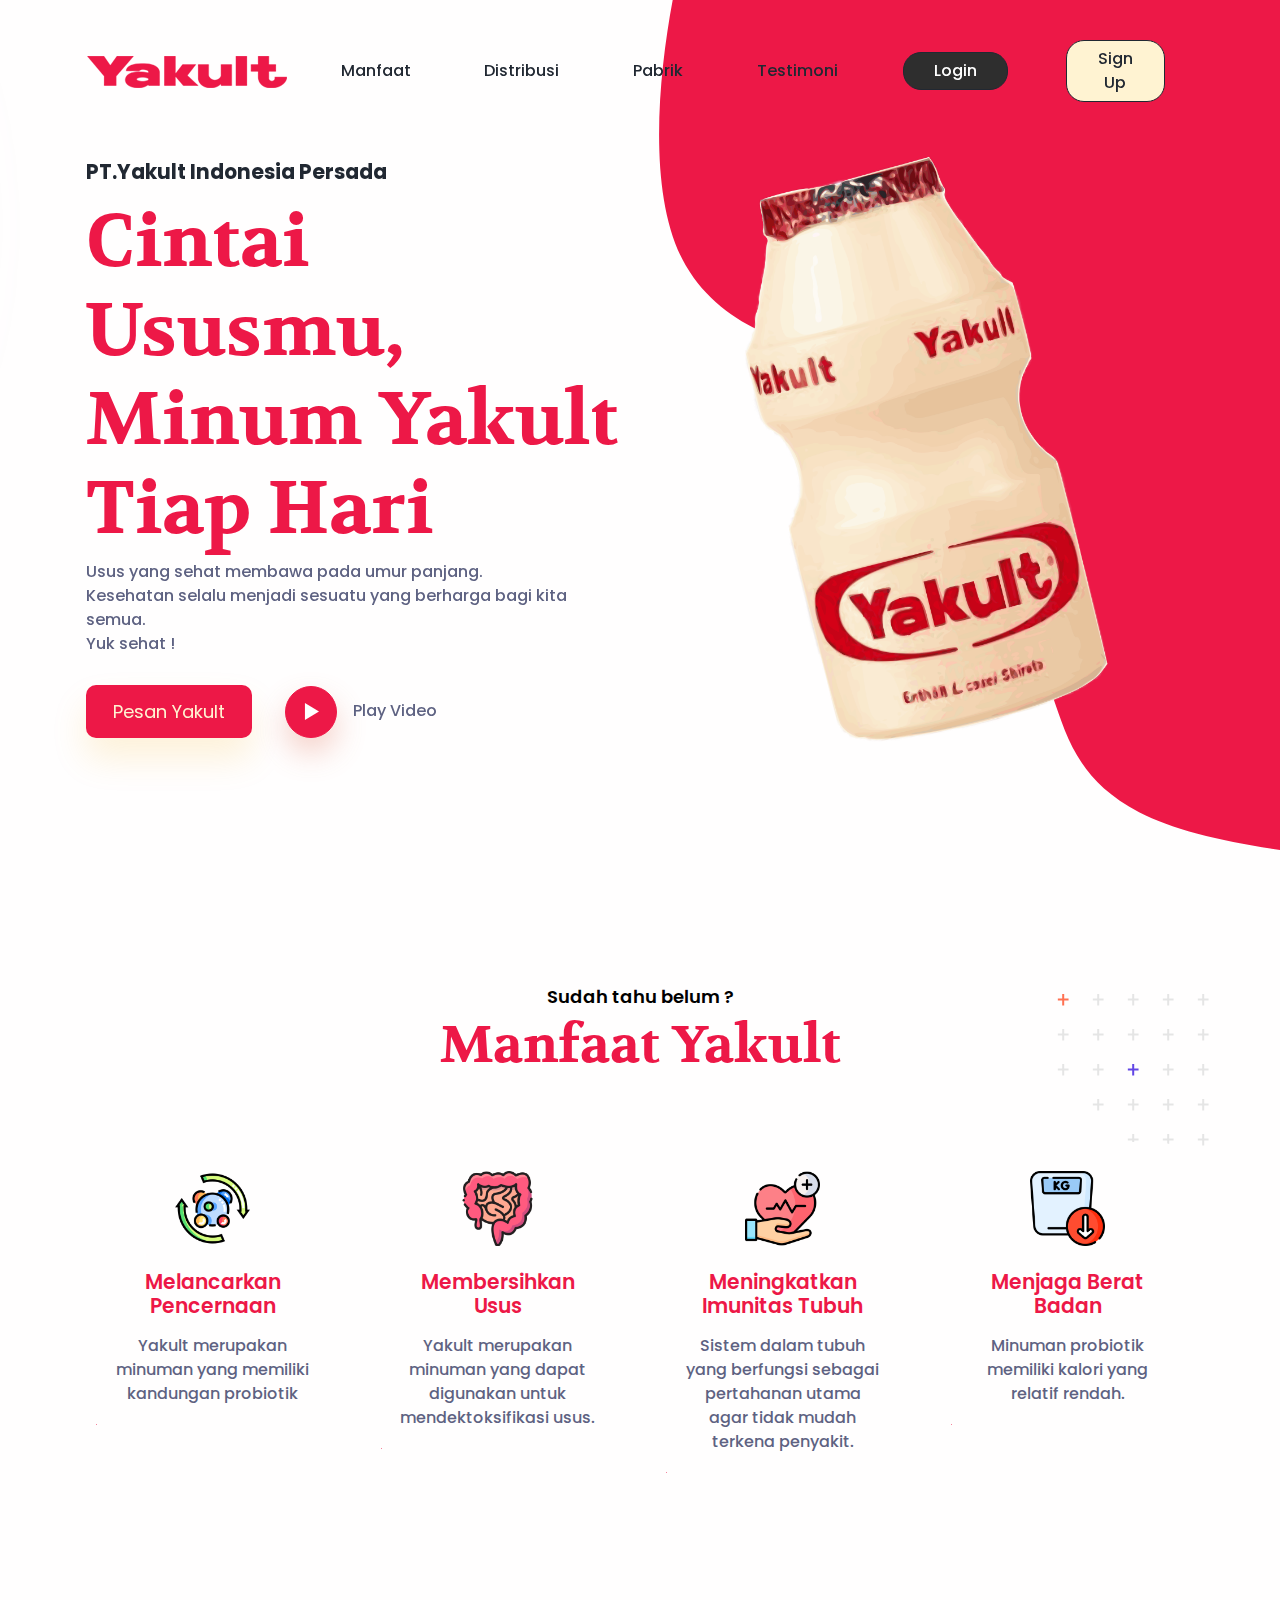
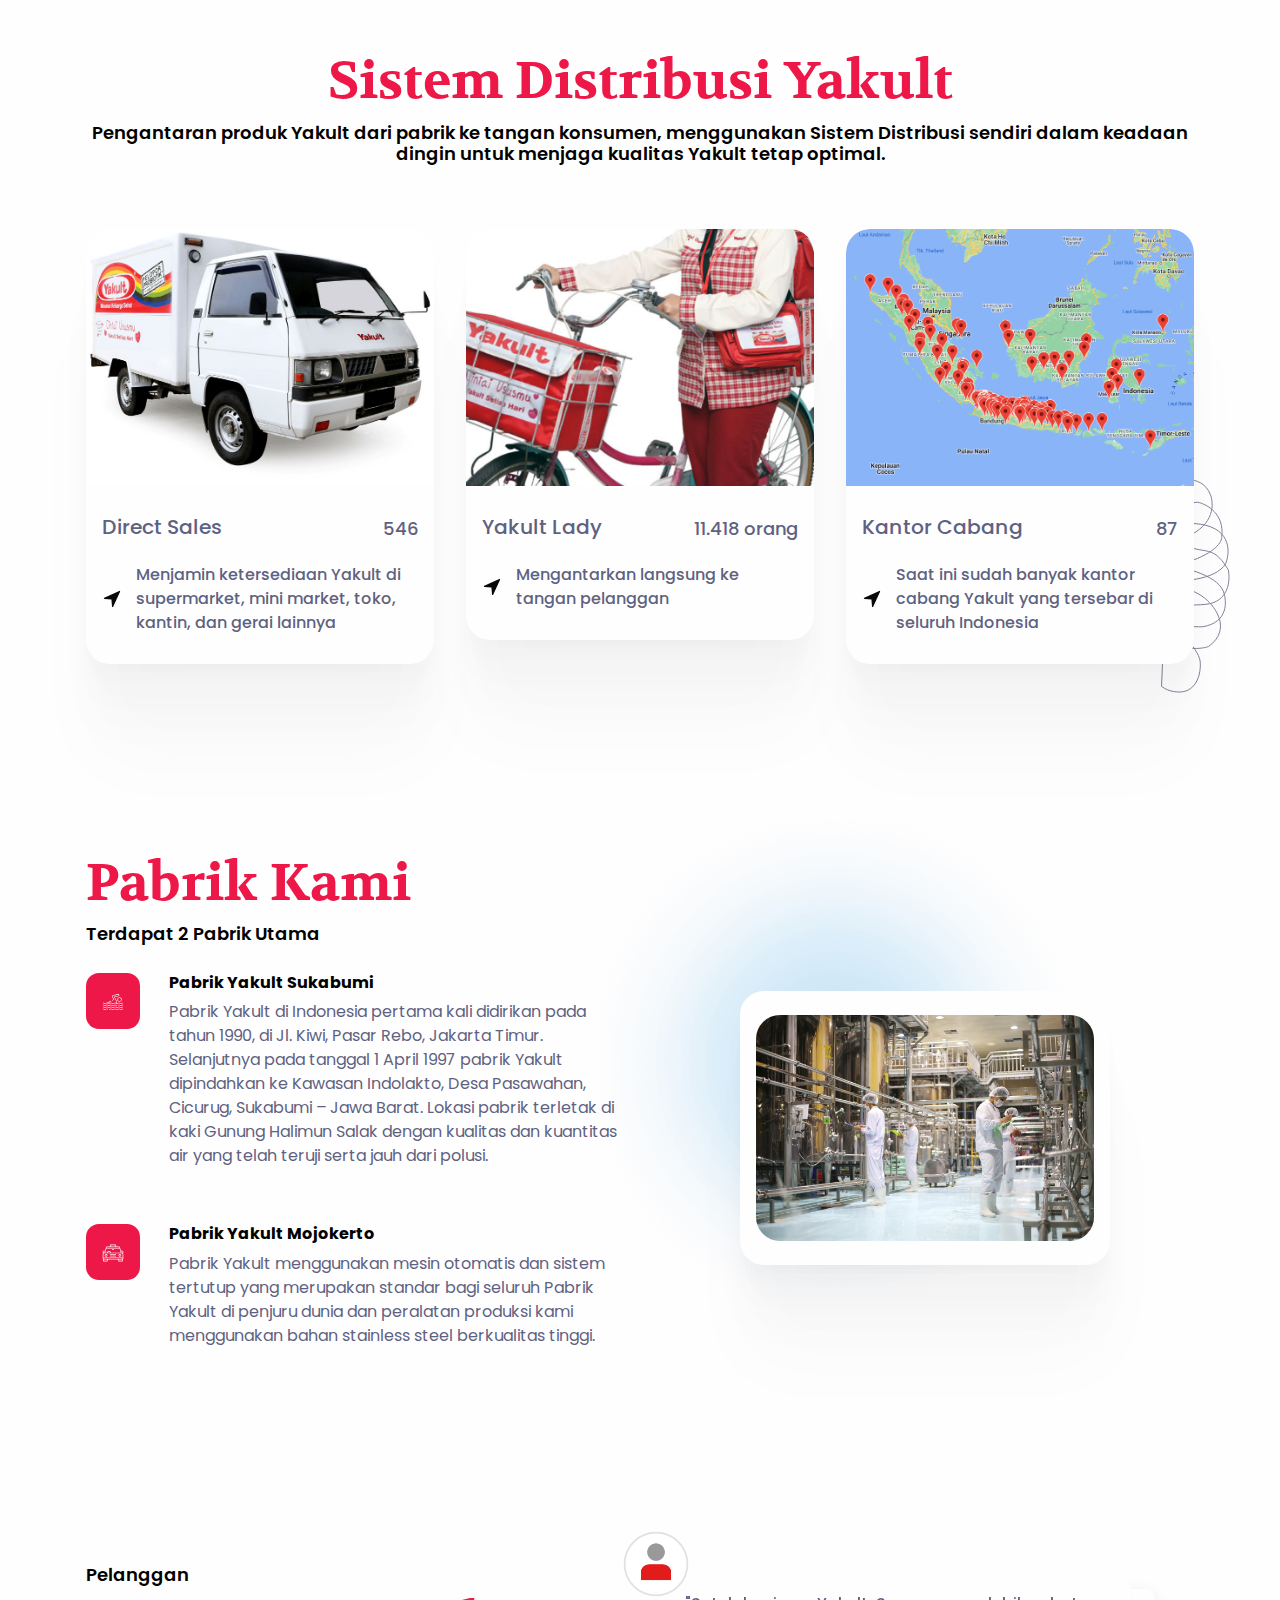
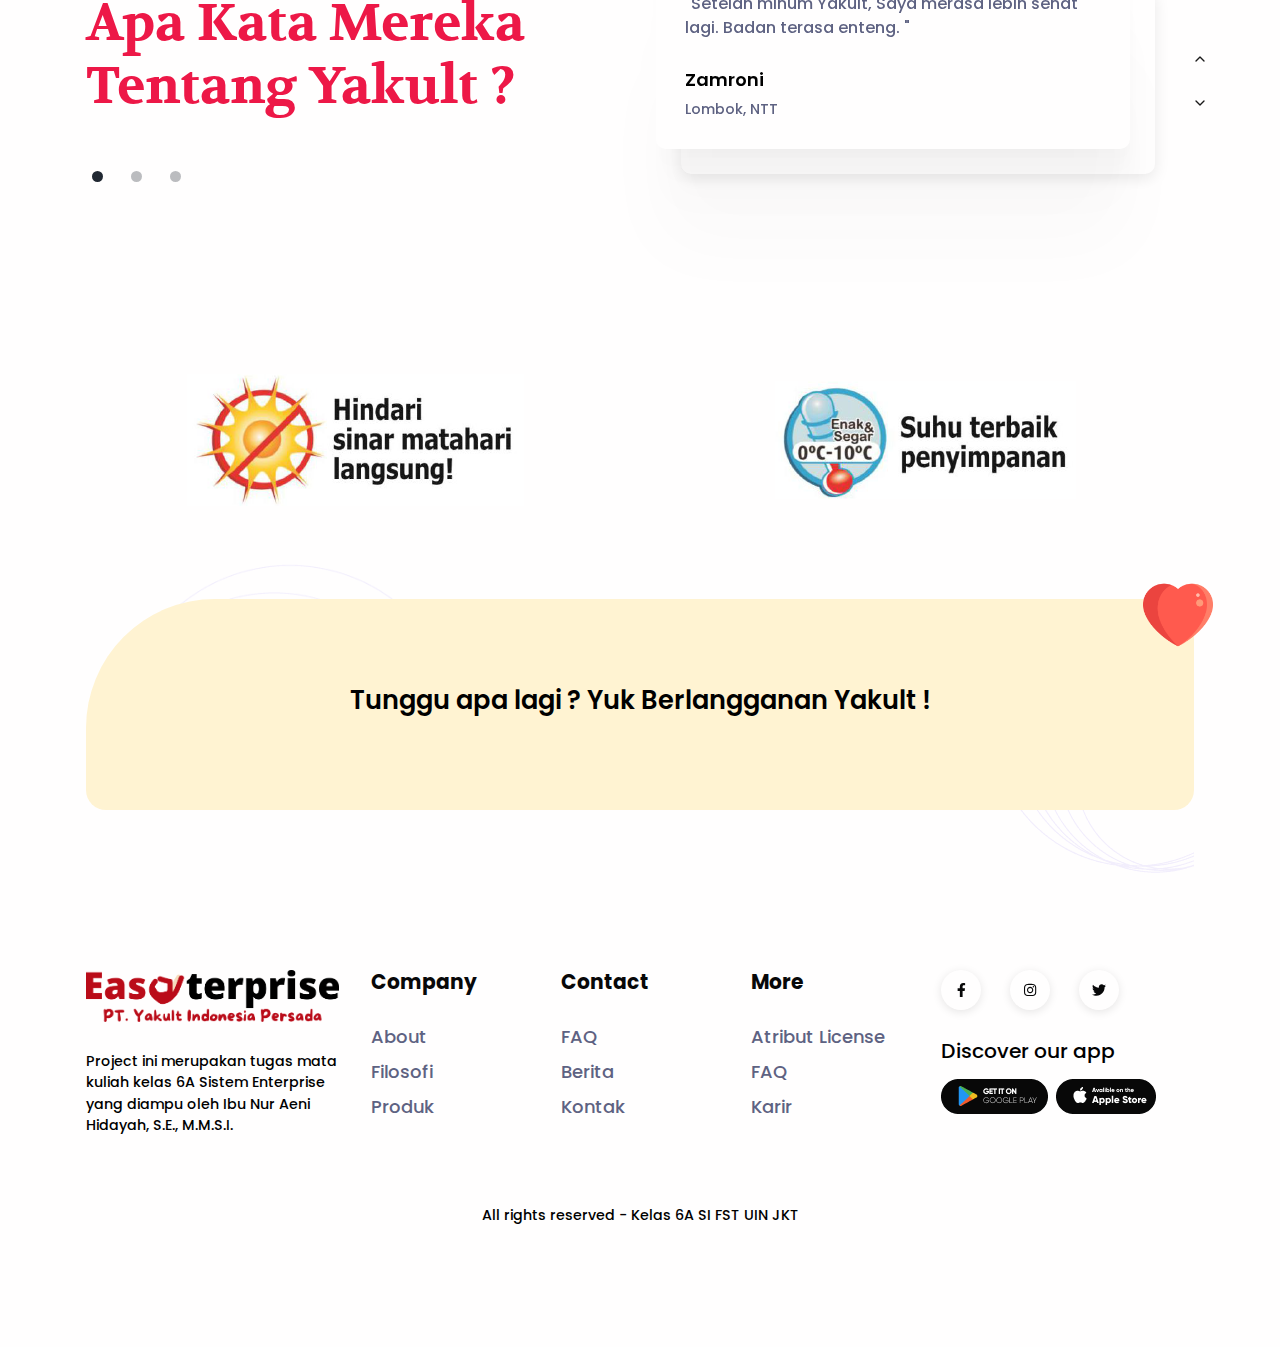
==== about.html @ 3571c94a "first commit" ====
<!DOCTYPE html>
<html lang="en-US" dir="ltr">

  <head>
    <meta charset="utf-8">
    <meta http-equiv="X-UA-Compatible" content="IE=edge">
    <meta name="viewport" content="width=device-width, initial-scale=1">


    <!-- ===============================================-->
    <!--    Document Title-->
    <!-- ===============================================-->
    <title>Jadoo | Travel Agency Landing Page UI</title>


    <!-- ===============================================-->
    <!--    Favicons-->
    <!-- ===============================================-->
    <link rel="apple-touch-icon" sizes="180x180" href="assets/img/favicons/apple-touch-icon.png">
    <link rel="icon" type="image/png" sizes="32x32" href="assets/img/favicons/favicon-32x32.png">
    <link rel="icon" type="image/png" sizes="16x16" href="assets/img/favicons/favicon-16x16.png">
    <link rel="shortcut icon" type="image/x-icon" href="assets/img/favicons/favicon.ico">
    <link rel="manifest" href="assets/img/favicons/manifest.json">
    <meta name="msapplication-TileImage" content="assets/img/favicons/mstile-150x150.png">
    <meta name="theme-color" content="#ffffff">


    <!-- ===============================================-->
    <!--    Stylesheets-->
    <!-- ===============================================-->
    <link href="assets/css/theme.css" rel="stylesheet" />

  </head>


  <body>

    <!-- ===============================================-->
    <!--    Main Content-->
    <!-- ===============================================-->
    <main class="main" id="top">
      <nav class="navbar navbar-expand-lg navbar-light fixed-top py-5 d-block" data-navbar-on-scroll="data-navbar-on-scroll">
        <div class="container"><a class="navbar-brand" href="index.html"><img src="assets/img/yakultlogo.png" height="34" alt="logo" /></a>
          <button class="navbar-toggler" type="button" data-bs-toggle="collapse" data-bs-target="#navbarSupportedContent" aria-controls="navbarSupportedContent" aria-expanded="false" aria-label="Toggle navigation"><span class="navbar-toggler-icon"> </span></button>
          <div class="collapse navbar-collapse border-top border-lg-0 mt-4 mt-lg-0" id="navbarSupportedContent">
            <ul class="navbar-nav ms-auto pt-2 pt-lg-0 font-base align-items-lg-center align-items-start">
              <li class="nav-item px-3 px-xl-4"><a class="nav-link fw-medium" aria-current="page" href="#service">Manfaat</a></li>
              <li class="nav-item px-3 px-xl-4"><a class="nav-link fw-medium" aria-current="page" href="#destination">Distribusi</a></li>
              <li class="nav-item px-3 px-xl-4"><a class="nav-link fw-medium" aria-current="page" href="#booking">Pabrik</a></li>
              <li class="nav-item px-3 px-xl-4"><a class="nav-link fw-medium" aria-current="page" href="#testimonial">Testimoni</a></li>
              <li class="nav-item px-3 px-xl-4"><a class="btn btn-primary-invert2 btn-outline-dark order-1 order-lg-0 fw-medium" href="#!">Login</a></li>              
              <li class="nav-item px-3 px-xl-4"><a class="btn btn-primary-invert btn-outline-dark order-1 order-lg-0 fw-medium" href="#!">Sign Up</a></li>
              <!-- <li class="nav-item dropdown px-3 px-lg-0"> <a class="d-inline-block ps-0 py-2 pe-3 text-decoration-none dropdown-toggle fw-medium" href="#" id="navbarDropdown" role="button" data-bs-toggle="dropdown" aria-expanded="false">EN</a> -->
                <ul class="dropdown-menu dropdown-menu-end border-0 shadow-lg" style="border-radius:0.3rem;" aria-labelledby="navbarDropdown">
                  <li><a class="dropdown-item" href="#!">EN</a></li>
                  <li><a class="dropdown-item" href="#!">BN</a></li>
                </ul>
              </li>
            </ul>
          </div>
        </div>
      </nav>
      <section style="padding-top: 7rem;">
        <div class="bg-holder" style="background-image:url(assets/img/hero/hero-bg.svg);">
        </div>
        <!--/.bg-holder-->

        <div class="container">
          <div class="row align-items-center">
            <div class="col-md-5 col-lg-6 order-0 order-md-1 text-end"><img class="pt-7 pt-md-0 hero-img" src="assets/img/hero/yakult-hero2.png" alt="hero-header" /></div>
            <div class="col-md-7 col-lg-6 text-md-start text-center py-6">
              <h4 class="fw-bold text-dark mb-3">PT.Yakult Indonesia Persada</h4>
              <h1 class="hero-title">Cintai Ususmu, Minum Yakult Tiap Hari</h1>
              <p class="mb-4 fw-medium">Usus yang sehat membawa pada umur panjang.<br class="d-none d-xl-block" />Kesehatan selalu menjadi sesuatu yang berharga bagi kita semua.<br class="d-none d-xl-block" />Yuk sehat !</p>
              <div class="text-center text-md-start"> <a class="btn btn-primary btn-lg me-md-4 mb-3 mb-md-0 border-0 primary-btn-shadow" href="#!" role="button">Pesan Yakult</a>
                <div class="w-100 d-block d-md-none"></div><a href="#!" role="button" data-bs-toggle="modal" data-bs-target="#popupVideo"><span class="btn btn-danger round-btn-lg rounded-circle me-3 danger-btn-shadow"> <img src="assets/img/hero/play.svg" width="15" alt="paly"/></span></a><span class="fw-medium">Play Video</span>
                <div class="modal fade" id="popupVideo" tabindex="-1" aria-labelledby="popupVideo" aria-hidden="true">
                  <div class="modal-dialog modal-dialog-centered modal-lg">
                    <div class="modal-content">
                      <iframe class="rounded" style="width:100%;max-height:500px;" height="500px" src="https://www.youtube.com/embed/HJiXxdg0UJM" title="YouTube video player" allow="accelerometer; autoplay; clipboard-write; encrypted-media; gyroscope; picture-in-picture" allowfullscreen="allowfullscreen"></iframe>
                    </div>
                  </div>
                </div>
              </div>
            </div>
          </div>
        </div>
      </section>


      <!-- ============================================-->
      <!-- <section> begin ============================-->
      <section class="pt-5 pt-md-9" id="service">

        <div class="container">
          <div class="position-absolute z-index--1 end-0 d-none d-lg-block"><img src="assets/img/category/shape.svg" style="max-width: 200px" alt="service" /></div>
          <div class="mb-7 text-center">
            <h5 class="text-secondary">Sudah tahu belum ?</h5>
            <h3 class="fs-xl-10 fs-lg-8 fs-7 fw-bold font-cursive text-capitalize">Manfaat Yakult</h3>
          </div>
          <div class="row">
            <div class="col-lg-3 col-sm-6 mb-6">
              <div class="card service-card shadow-hover rounded-3 text-center align-items-center">
                <div class="card-body p-xxl-5 p-4"> <img src="assets/img/category/icon1.png" width="75" alt="Service" />
                  <h4 class="mb-3"><br>Melancarkan Pencernaan</h4>
                  <p class="mb-0 fw-medium">Yakult merupakan minuman yang memiliki kandungan probiotik</p>
                </div>
              </div>
            </div>
            <div class="col-lg-3 col-sm-6 mb-6">
              <div class="card service-card shadow-hover rounded-3 text-center align-items-center">
                <div class="card-body p-xxl-5 p-4"> <img src="assets/img/category/icon2.png" width="75" alt="Service" />
                  <h4 class="mb-3"><br>Membersihkan Usus</h4>
                  <p class="mb-0 fw-medium">Yakult merupakan minuman yang dapat digunakan untuk mendektoksifikasi usus.</p>
                </div>
              </div>
            </div>
            <div class="col-lg-3 col-sm-6 mb-6">
              <div class="card service-card shadow-hover rounded-3 text-center align-items-center">
                <div class="card-body p-xxl-5 p-4"> <img src="assets/img/category/icon3.png" width="75" alt="Service" />
                  <h4 class="mb-3"><br>Meningkatkan Imunitas Tubuh</h4>
                  <p class="mb-0 fw-medium">Sistem dalam tubuh yang berfungsi sebagai pertahanan utama agar tidak mudah terkena penyakit.</p>
                </div>
              </div>
            </div>
            <div class="col-lg-3 col-sm-6 mb-6">
              <div class="card service-card shadow-hover rounded-3 text-center align-items-center">
                <div class="card-body p-xxl-5 p-4"> <img src="assets/img/category/icon4.png" width="75" alt="Service" />
                  <h4 class="mb-3"><br>Menjaga Berat Badan</h4>
                  <p class="mb-0 fw-medium">Minuman probiotik memiliki kalori yang relatif rendah.</p>
                </div>
              </div>
            </div>
          </div>
        </div><!-- end of .container-->

      </section>
      <!-- <section> close ============================-->
      <!-- ============================================-->




      <!-- ============================================-->
      <!-- <section> begin ============================-->
      <section class="pt-5" id="destination">

        <div class="container">
          <div class="position-absolute start-100 bottom-0 translate-middle-x d-none d-xl-block ms-xl-n4"><img src="assets/img/dest/shape.svg" alt="destination" /></div>
          <div class="mb-7 text-center">
            <h3 class="fs-xl-10 fs-lg-8 fs-7 fw-bold font-cursive text-capitalize">Sistem Distribusi Yakult</h3>
            <h5 class="text-secondary">Pengantaran produk Yakult dari pabrik ke tangan konsumen, menggunakan Sistem Distribusi sendiri dalam keadaan dingin untuk menjaga kualitas Yakult tetap optimal.</h5>
          </div>
          <div class="row">
            <div class="col-md-4 mb-4">
              <div class="card overflow-hidden shadow"> <img class="card-img-top" src="assets/img/dest/dest1.jpg" alt="Rome, Italty" />
                <div class="card-body py-4 px-3">
                  <div class="d-flex flex-column flex-lg-row justify-content-between mb-3">
                    <h4 class="text-secondary fw-medium"><a class="link-900 text-decoration-none stretched-link" href="#!">Direct Sales</a></h4><span class="fs-1 fw-medium">546</span>
                  </div>
                  <div class="d-flex align-items-center"> <img src="assets/img/dest/navigation.svg" style="margin-right: 14px" width="20" alt="navigation" /><span class="fs-0 fw-medium">Menjamin ketersediaan Yakult di supermarket, mini market, toko, kantin, dan gerai lainnya</span></div>
                </div>
              </div>
            </div>
            <div class="col-md-4 mb-4">
              <div class="card overflow-hidden shadow"> <img class="card-img-top" src="assets/img/dest/dest2b.png" alt="London, UK" />
                <div class="card-body py-4 px-3">
                  <div class="d-flex flex-column flex-lg-row justify-content-between mb-3">
                    <h4 class="text-secondary fw-medium"><a class="link-900 text-decoration-none stretched-link" href="#!">Yakult Lady</a></h4><span class="fs-1 fw-medium">11.418 orang</span>
                  </div>
                  <div class="d-flex align-items-center"> <img src="assets/img/dest/navigation.svg" style="margin-right: 14px" width="20" alt="navigation" /><span class="fs-0 fw-medium">Mengantarkan langsung ke tangan pelanggan</span></div>
                </div>
              </div>
            </div>
            <div class="col-md-4 mb-4">
              <div class="card overflow-hidden shadow"> <img class="card-img-top" src="assets/img/dest/dest3b.png" alt="Full Europe" />
                <div class="card-body py-4 px-3">
                  <div class="d-flex flex-column flex-lg-row justify-content-between mb-3">
                    <h4 class="text-secondary fw-medium"><a class="link-900 text-decoration-none stretched-link" href="#!">Kantor Cabang</a></h4><span class="fs-1 fw-medium">87</span>
                  </div>
                  <div class="d-flex align-items-center"> <img src="assets/img/dest/navigation.svg" style="margin-right: 14px" width="20" alt="navigation" /><span class="fs-0 fw-medium">Saat ini sudah banyak kantor cabang Yakult yang tersebar di seluruh Indonesia</span></div>
                </div>
              </div>
            </div>
          </div>
        </div><!-- end of .container-->

      </section>
      <!-- <section> close ============================-->
      <!-- ============================================-->




      <!-- ============================================-->
      <!-- <section> begin ============================-->
      <section id="booking">

        <div class="container">
          <div class="row align-items-center">
            <div class="col-lg-6">
              <div class="mb-4 text-start">
                <h3 class="fs-xl-10 fs-lg-8 fs-7 fw-bold font-cursive text-capitalize">Pabrik Kami</h3>
                <h5 class="text-secondary">Terdapat 2 Pabrik Utama</h5>
              </div>
              <div class="d-flex align-items-start mb-5">
                <div class="bg-danger me-sm-4 me-3 p-3" style="border-radius: 13px"> <img src="assets/img/steps/water-sport.svg" width="22" alt="steps" /></div>
                <div class="flex-1">
                  <h5 class="text-secondary fw-bold fs-0">Pabrik Yakult Sukabumi </h5>
                  <p>Pabrik Yakult di Indonesia pertama kali didirikan pada tahun 1990, di Jl. Kiwi, Pasar Rebo, Jakarta Timur. Selanjutnya pada tanggal 1 April 1997 pabrik Yakult dipindahkan ke Kawasan Indolakto, Desa Pasawahan, Cicurug, Sukabumi – Jawa Barat. Lokasi pabrik terletak di kaki Gunung Halimun Salak dengan kualitas dan kuantitas air yang telah teruji serta jauh dari polusi.</p>
                </div>
              </div>
              <div class="d-flex align-items-start mb-5">
                <div class="bg-danger me-sm-4 me-3 p-3" style="border-radius: 13px"> <img src="assets/img/steps/taxi.svg" width="22" alt="steps" /></div>
                <div class="flex-1">
                  <h5 class="text-secondary fw-bold fs-0">Pabrik Yakult Mojokerto                  </h5>
                  <p>Pabrik Yakult menggunakan mesin otomatis dan sistem tertutup yang merupakan standar bagi seluruh Pabrik Yakult di penjuru dunia dan peralatan produksi kami menggunakan bahan stainless steel berkualitas tinggi.</p>
                </div>
              </div>
            </div>
            <div class="col-lg-6 d-flex justify-content-center align-items-start">
              <div class="card position-relative shadow" style="max-width: 370px;">
                <div class="position-absolute z-index--1 me-10 me-xxl-0" style="right:-160px;top:-210px;"> <img src="assets/img/steps/bg.png" style="max-width:550px;" alt="shape" /></div>
                <div class="card-body p-3"> <img class="mb-2 mt-2 rounded-2 w-100" src="assets/img/steps/booking-img3.jpg" alt="booking" />
                  <!-- <div>
                    <h5 class="fw-medium">Trip To Greece</h5>
                    <p class="fs--1 mb-3 fw-medium">14-29 June | by Robbin joseph</p>
                    <div class="icon-group mb-4"> <span class="btn icon-item"> <img src="assets/img/steps/leaf.svg" alt=""/></span><span class="btn icon-item"> <img src="assets/img/steps/map.svg" alt=""/></span><span class="btn icon-item"> <img src="assets/img/steps/send.svg" alt=""/></span>
                    </div>
                    <div class="d-flex align-items-center justify-content-between">
                      <div class="d-flex align-items-center mt-n1"><img class="me-3" src="assets/img/steps/building.svg" width="18" alt="building" /><span class="fs--1 fw-medium">24 people going</span></div>
                      <div class="show-onhover position-relative">
                        <div class="card hideEl shadow position-absolute end-0 start-xl-50 bottom-100 translate-xl-middle-x ms-3" style="width: 260px;border-radius:18px;">
                          <div class="card-body py-3">
                            <div class="d-flex">
                              <div style="margin-right: 10px"> <img class="rounded-circle" src="assets/img/steps/favorite-placeholder.png" width="50" alt="favorite" /></div>
                              <div>
                                <p class="fs--1 mb-1 fw-medium">Ongoing </p>
                                <h5 class="fw-medium mb-3">Trip to rome</h5>
                                <h6 class="fs--1 fw-medium mb-2"><span>40%</span> completed</h6>
                                <div class="progress" style="height: 6px;">
                                  <div class="progress-bar" role="progressbar" style="width: 40%;" aria-valuenow="25" aria-valuemin="0" aria-valuemax="100"></div>
                                </div>
                              </div>
                            </div>
                          </div>
                        </div>
                        <button class="btn"> <img src="assets/img/steps/heart.svg" width="20" alt="step" /></button>
                      </div>
                    </div>
                  </div> -->
                </div>
              </div>
            </div>
          </div>
        </div><!-- end of .container-->

      </section>
      <!-- <section> close ============================-->
      <!-- ============================================-->




      <!-- ============================================-->
      <!-- <section> begin ============================-->
      <section id="testimonial">

        <div class="container">
          <div class="row">
            <div class="col-lg-5">
              <div class="mb-8 text-start">
                <h5 class="text-secondary">Pelanggan</h5>
                <h3 class="fs-xl-10 fs-lg-8 fs-7 fw-bold font-cursive text-capitalize">Apa Kata Mereka tentang Yakult ?</h3>
              </div>
            </div>
            <div class="col-lg-1"></div>
            <div class="col-lg-6">
              <div class="pe-7 ps-5 ps-lg-0">
                <div class="carousel slide carousel-fade position-static" id="testimonialIndicator" data-bs-ride="carousel">
                  <div class="carousel-indicators">
                    <button class="active" type="button" data-bs-target="#testimonialIndicator" data-bs-slide-to="0" aria-current="true" aria-label="Testimonial 0"></button>
                    <button class="false" type="button" data-bs-target="#testimonialIndicator" data-bs-slide-to="1" aria-current="true" aria-label="Testimonial 1"></button>
                    <button class="false" type="button" data-bs-target="#testimonialIndicator" data-bs-slide-to="2" aria-current="true" aria-label="Testimonial 2"></button>
                  </div>
                  <div class="carousel-inner">
                    <div class="carousel-item position-relative active">
                      <div class="card shadow" style="border-radius:10px;">
                        <div class="position-absolute start-0 top-0 translate-middle"> <img class="rounded-circle fit-cover" src="assets/img/testimonial/author.png" height="65" width="65" alt="" /></div>
                        <div class="card-body p-4">
                          <p class="fw-medium mb-4">&quot;Setelah minum Yakult, Saya merasa lebih sehat lagi. Badan terasa enteng. &quot;</p>
                          <h5 class="text-secondary">Zamroni</h5>
                          <p class="fw-medium fs--1 mb-0">Lombok, NTT</p>
                        </div>
                      </div>
                      <div class="card shadow-sm position-absolute top-0 z-index--1 mb-3 w-100 h-100" style="border-radius:10px;transform:translate(25px, 25px)"> </div>
                    </div>
                    <div class="carousel-item position-relative ">
                      <div class="card shadow" style="border-radius:10px;">
                        <div class="position-absolute start-0 top-0 translate-middle"> <img class="rounded-circle fit-cover" src="assets/img/testimonial/author.png" height="65" width="65" alt="" /></div>
                        <div class="card-body p-4">
                          <p class="fw-medium mb-4">&quot;Perencanaan saya lebih baik. Metabolisme menjadi lancar. Keluarga saya berlangganan Yakult. &quot;</p>
                          <h5 class="text-secondary">Jasmin</h5>
                          <p class="fw-medium fs--1 mb-0">Bogor, Jawa Barat</p>
                        </div>
                      </div>
                      <div class="card shadow-sm position-absolute top-0 z-index--1 mb-3 w-100 h-100" style="border-radius:10px;transform:translate(25px, 25px)"> </div>
                    </div>
                    <div class="carousel-item position-relative ">
                      <div class="card shadow" style="border-radius:10px;">
                        <div class="position-absolute start-0 top-0 translate-middle"> <img class="rounded-circle fit-cover" src="assets/img/testimonial/author.png" height="65" width="65" alt="" /></div>
                        <div class="card-body p-4">
                          <p class="fw-medium mb-4">&quot;Saya Sangat Suka Sekali Yakult. Rasanya enak sekali. Pengen terus minum setiap hari.&quot;</p>
                          <h5 class="text-secondary">Ayu</h5>
                          <p class="fw-medium fs--1 mb-0">Ciputat, Tangerang Selatan</p>
                        </div>
                      </div>
                      <div class="card shadow-sm position-absolute top-0 z-index--1 mb-3 w-100 h-100" style="border-radius:10px;transform:translate(25px, 25px)"> </div>
                    </div>
                  </div>
                  <div class="carousel-navigation d-flex flex-column flex-between-center position-absolute end-0 top-lg-50 bottom-0 translate-middle-y z-index-1 me-3 me-lg-0" style="height:60px;width:20px;">
                    <button class="carousel-control-prev position-static" type="button" data-bs-target="#testimonialIndicator" data-bs-slide="prev"><img src="assets/img/icons/up.svg" width="16" alt="icon" /></button>
                    <button class="carousel-control-next position-static" type="button" data-bs-target="#testimonialIndicator" data-bs-slide="next"><img src="assets/img/icons/down.svg" width="16" alt="icon" /></button>
                  </div>
                </div>
              </div>
            </div>
          </div>
        </div><!-- end of .container-->

      </section>
      <!-- <section> close ============================-->
      <!-- ============================================-->


      <div class="position-relative pt-9 pt-lg-8 pb-6 pb-lg-8">
        <div class="container">
          <div class="row row-cols-lg-2 row-cols-md-3 row-cols-2 flex-center">
            <div class="col">
              <div class="card shadow-hover mb-4" style="border-radius:10px;">
                <div class="card-body text-center"> <img class="img-fluid" src="assets/img/partner/1.png" alt="" /></div>
              </div>
            </div>
            <div class="col">
              <div class="card shadow-hover mb-4" style="border-radius:10px;">
                <div class="card-body text-center"> <img class="img-fluid" src="assets/img/partner/2.png" alt="" /></div>
              </div>
            <!-- </div>
            <div class="col">
              <div class="card shadow-hover mb-4" style="border-radius:10px;">
                <div class="card-body text-center"> <img class="img-fluid" src="assets/img/partner/3.png" alt="" /></div>
              </div>
            </div>
            <div class="col">
              <div class="card shadow-hover mb-4" style="border-radius:10px;">
                <div class="card-body text-center"> <img class="img-fluid" src="assets/img/partner/4.png" alt="" /></div>
              </div>
            </div>
            <div class="col">
              <div class="card shadow-hover mb-4" style="border-radius:10px;">
                <div class="card-body text-center"> <img class="img-fluid" src="assets/img/partner/5.png" alt="" /></div>
              </div>
            </div> -->
          </div>
        </div>
      </div>


      <!-- ============================================-->
      <!-- <section> begin ============================-->
      <section class="pt-6">

        <div class="container">
          <div class="py-8 px-5 position-relative text-center" style="background-color: #fff3d2;border-radius: 129px 20px 20px 20px;">
            <div class="position-absolute start-100 top-0 translate-middle ms-md-n3 ms-n4 mt-3"> <img src="assets/img/cta/send.png" style="max-width:70px;" alt="send icon" /></div>
            <div class="position-absolute end-0 top-0 z-index--1"> <img src="assets/img/cta/shape-bg2.png" width="264" alt="cta shape" /></div>
            <div class="position-absolute start-0 bottom-0 ms-3 z-index--1 d-none d-sm-block"> <img src="assets/img/cta/shape-bg1.png" style="max-width: 340px;" alt="cta shape" /></div>
            <div class="row justify-content-center">
              <div class="col-lg-8 col-md-10">
                <h2 class="text-secondary lh-1-7">Tunggu apa lagi ? Yuk Berlangganan Yakult !</h2>
                <!-- <form class="row g-3 align-items-center w-lg-75 mx-auto">
                  <div class="col-sm">
                    <div class="input-group-icon">
                      <input class="form-control form-little-squirrel-control" type="email" placeholder="Enter email " aria-label="email" /><img class="input-box-icon" src="assets/img/cta/mail.svg" width="17" alt="mail" />
                    </div>
                  </div>
                  <div class="col-sm-auto">
                    <button class="btn btn-danger orange-gradient-btn fs--1">Subscribe</button>
                  </div>
                </form> -->
              </div>
            </div>
          </div>
        </div><!-- end of .container-->

      </section>
      <!-- <section> close ============================-->
      <!-- ============================================-->




      <!-- ============================================-->
      <!-- <section> begin ============================-->
      <section class="pb-0 pb-lg-4">

        <div class="container">
          <div class="row">
            <div class="col-lg-3 col-md-7 col-12 mb-4 mb-md-6 mb-lg-0 order-0"> <img class="mb-4 w-100" src="assets/img/logoeasyterprise.png" alt="jadoo" />
              <p class="fs--1 text-secondary mb-0 fw-medium ">Project ini merupakan tugas mata kuliah kelas 6A Sistem Enterprise yang diampu oleh Ibu Nur Aeni Hidayah, S.E., M.M.S.I.
              </p>
            </div>
            <div class="col-lg-2 col-md-4 mb-4 mb-lg-0 order-lg-1 order-md-2">
              <h4 class="footer-heading-color fw-bold font-sans-serif mb-3 mb-lg-4">Company</h4>
              <ul class="list-unstyled mb-0">
                <li class="mb-2"><a class="link-900 fs-1 fw-medium text-decoration-none" href="about.html">About</a></li>
                <li class="mb-2"><a class="link-900 fs-1 fw-medium text-decoration-none" href="https://yakult.co.id/filosofi-yakult">Filosofi</a></li>
                <li class="mb-2"><a class="link-900 fs-1 fw-medium text-decoration-none" href="https://yakult.co.id/produk">Produk</a></li>
              </ul>
            </div>
            <div class="col-lg-2 col-md-4 mb-4 mb-lg-0 order-lg-2 order-md-3">
              <h4 class="footer-heading-color fw-bold font-sans-serif mb-3 mb-lg-4">Contact</h4>
              <ul class="list-unstyled mb-0">
                <li class="mb-2"><a class="link-900 fs-1 fw-medium text-decoration-none" href="https://yakult.co.id/faq-yakult">FAQ</a></li>
                <li class="mb-2"><a class="link-900 fs-1 fw-medium text-decoration-none" href="https://yakult.co.id/channel/berita">Berita</a></li>
                <li class="mb-2"><a class="link-900 fs-1 fw-medium text-decoration-none" href="https://yakult.co.id/kontak">Kontak</a></li>
              </ul>
            </div>
            <div class="col-lg-2 col-md-4 mb-4 mb-lg-0 order-lg-3 order-md-4">
              <h4 class="footer-heading-color fw-bold font-sans-serif mb-3 mb-lg-4">More</h4>
              <ul class="list-unstyled mb-0">
                <li class="mb-2"><a class="link-900 fs-1 fw-medium text-decoration-none" href="atribut.html">Atribut License</a></li>
                <li class="mb-2"><a class="link-900 fs-1 fw-medium text-decoration-none" href="https://yakult.co.id/faq-yakult">FAQ</a></li>
                <li class="mb-2"><a class="link-900 fs-1 fw-medium text-decoration-none" href="https://yakult.co.id/karir">Karir</a></li>
              </ul>
            </div>
            <div class="col-lg-3 col-md-5 col-12 mb-4 mb-md-6 mb-lg-0 order-lg-4 order-md-1">
              <div class="icon-group mb-4"> <a class="text-decoration-none icon-item shadow-social" id="facebook" href="#!"><i class="fab fa-facebook-f"> </i></a><a class="text-decoration-none icon-item shadow-social" id="instagram" href="#!"><i class="fab fa-instagram"> </i></a><a class="text-decoration-none icon-item shadow-social" id="twitter" href="#!"><i class="fab fa-twitter"> </i></a></div>
              <h4 class="fw-medium font-sans-serif text-secondary mb-3">Discover our app</h4>
              <div class="d-flex align-items-center"> <a href="#!"> <img class="me-2" src="assets/img/play-store.png" alt="play store" /></a><a href="#!"> <img src="assets/img/apple-store.png" alt="apple store" /></a></div>
            </div>
          </div>
        </div><!-- end of .container-->

      </section>
      <!-- <section> close ============================-->
      <!-- ============================================-->


      <div class="py-5 text-center">
        <p class="mb-0 text-secondary fs--1 fw-medium">All rights reserved - Kelas 6A SI FST UIN JKT</p>
      </div>
    </main>
    <!-- ===============================================-->
    <!--    End of Main Content-->
    <!-- ===============================================-->




    <!-- ===============================================-->
    <!--    JavaScripts-->
    <!-- ===============================================-->
    <script src="vendors/@popperjs/popper.min.js"></script>
    <script src="vendors/bootstrap/bootstrap.min.js"></script>
    <script src="vendors/is/is.min.js"></script>
    <script src="https://polyfill.io/v3/polyfill.min.js?features=window.scroll"></script>
    <script src="vendors/fontawesome/all.min.js"></script>
    <script src="assets/js/theme.js"></script>

    <link href="https://fonts.googleapis.com/css2?family=Poppins:wght@400;500;600;700&amp;family=Volkhov:wght@700&amp;display=swap" rel="stylesheet">
  </body>

</html>
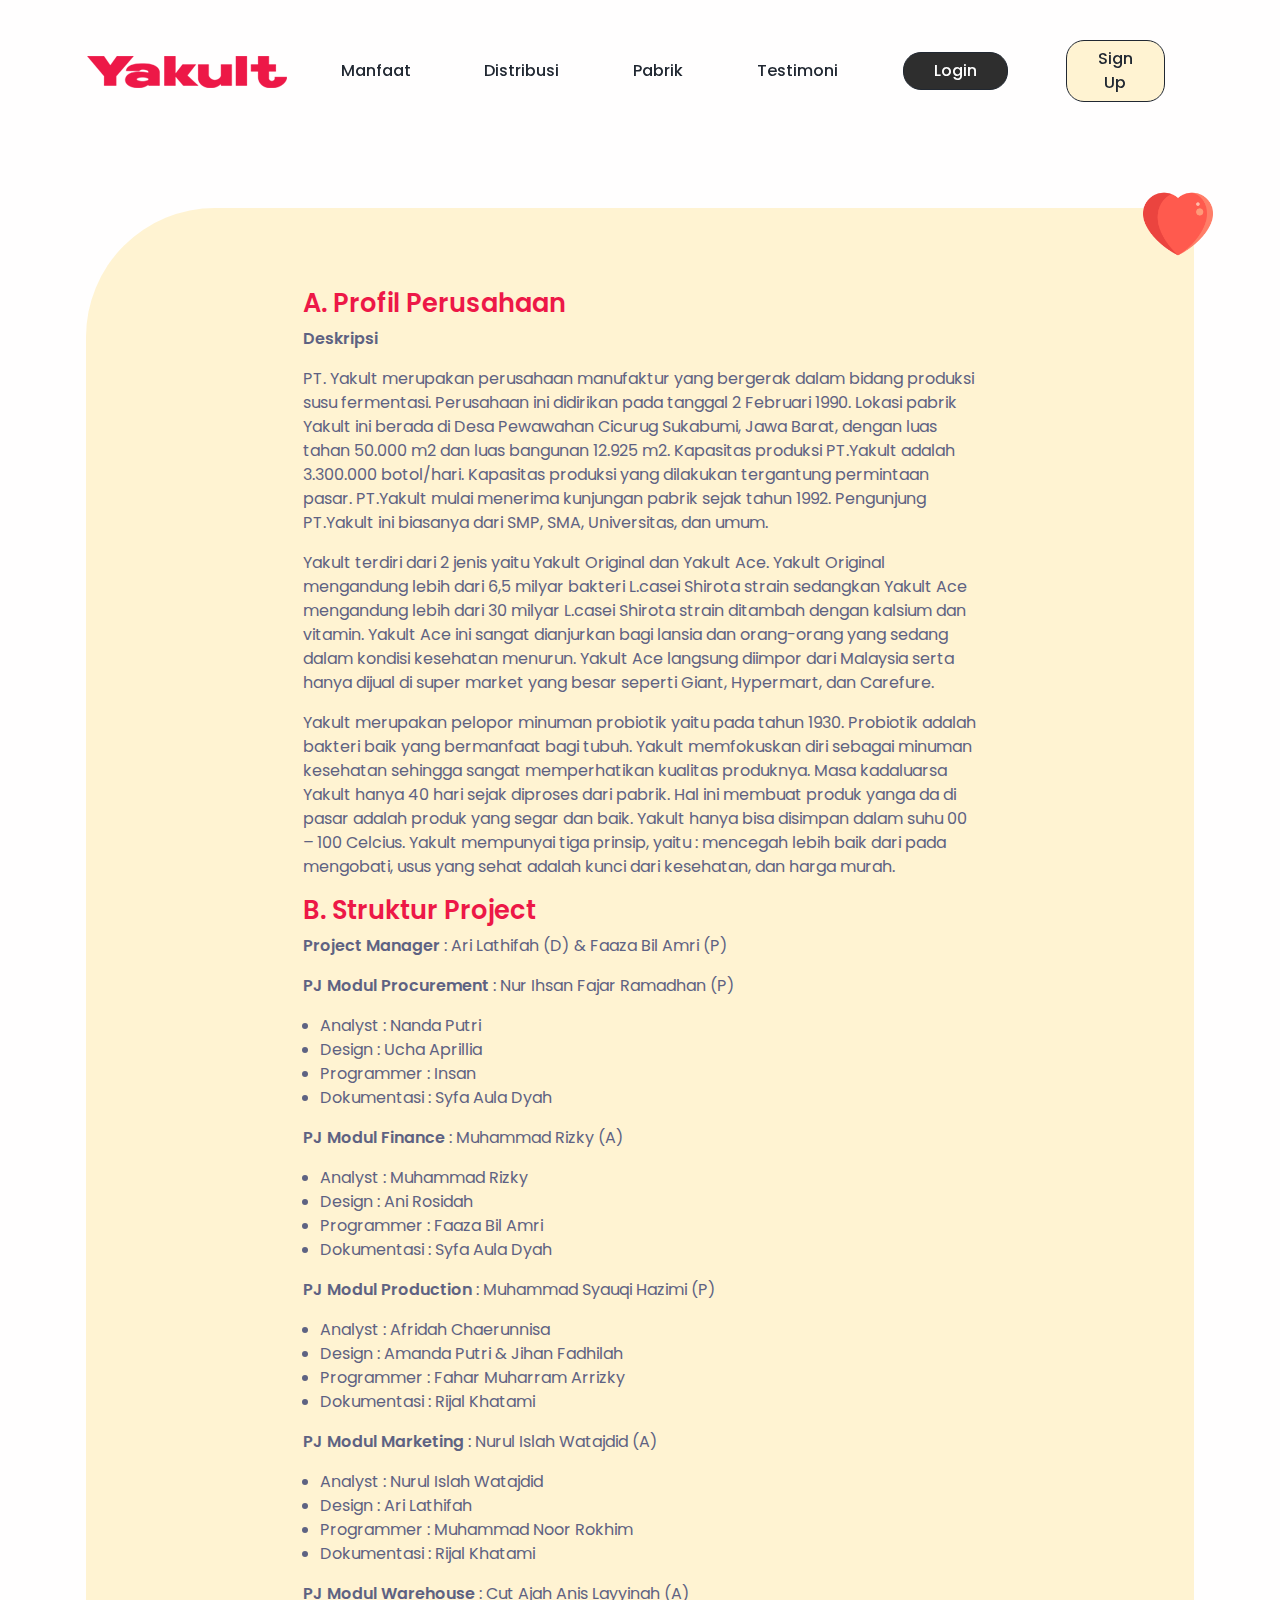
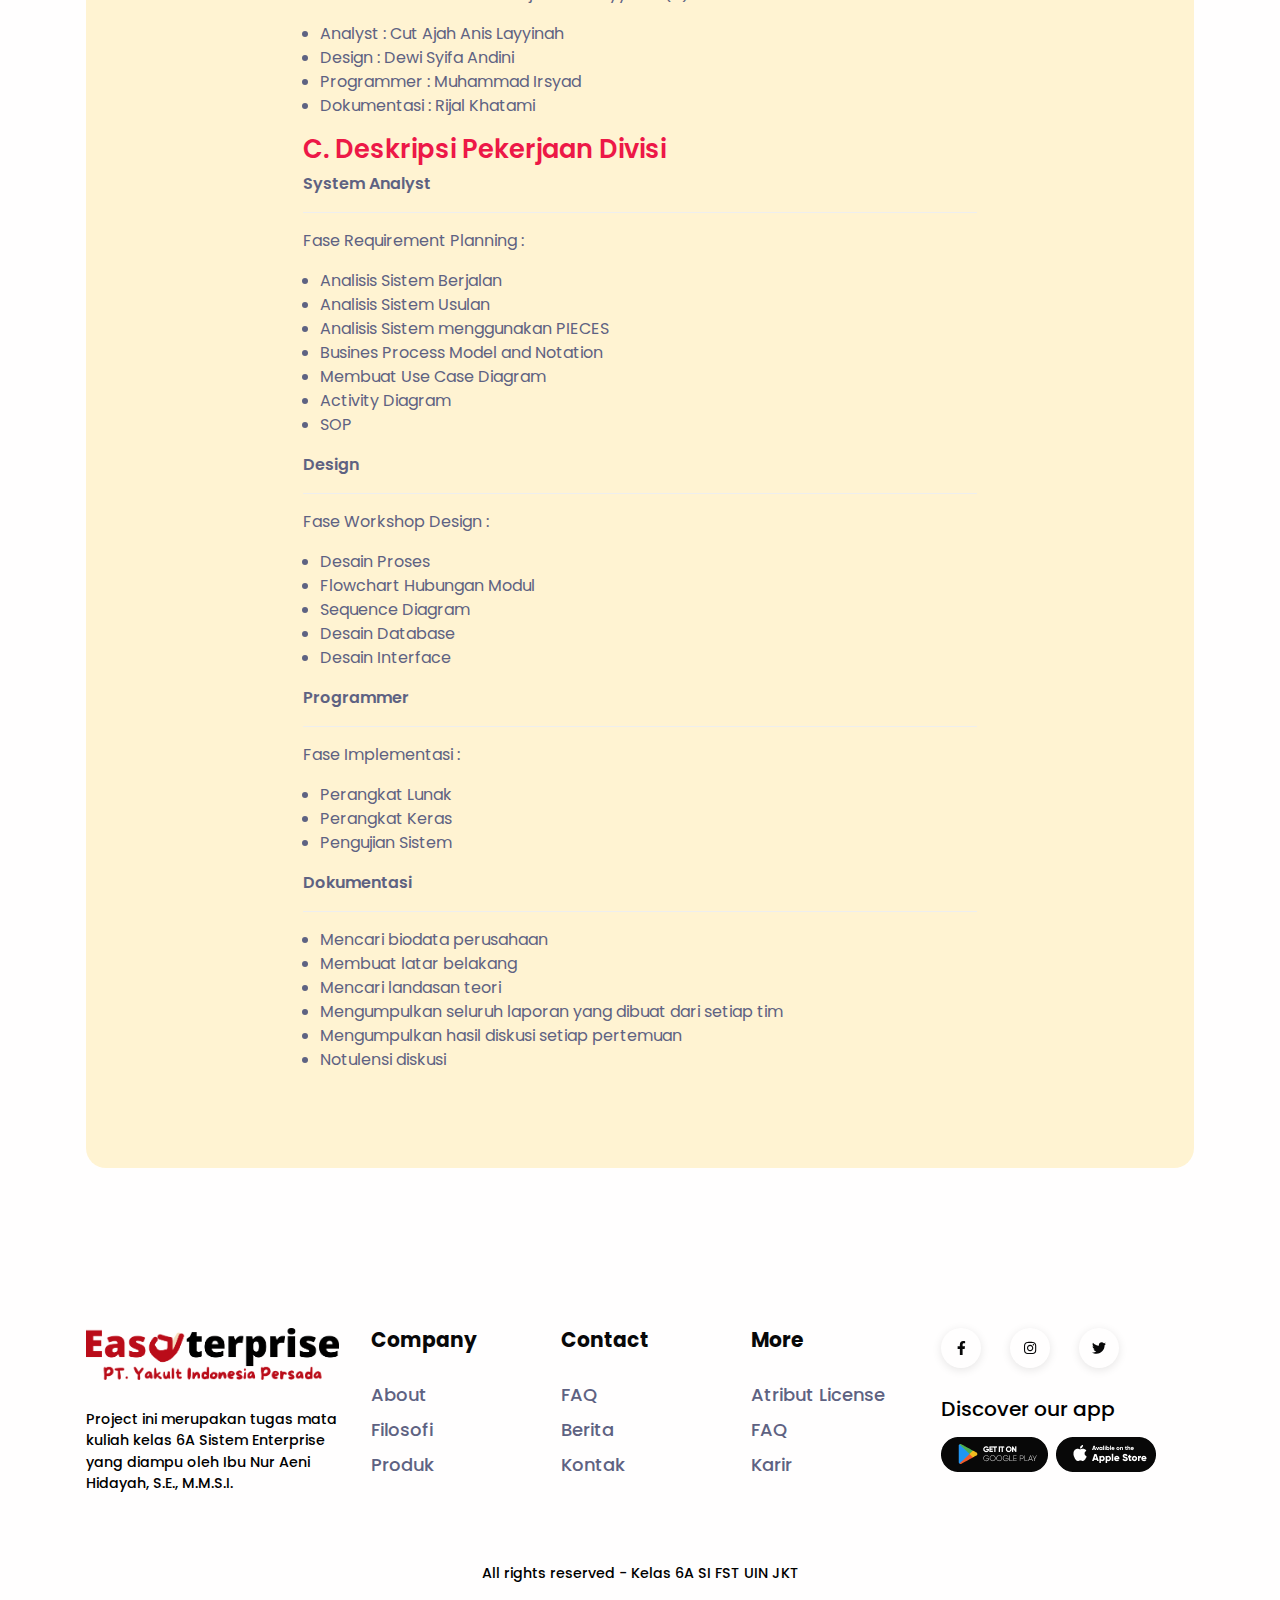
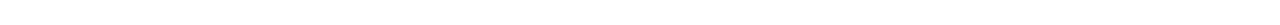
==== commit 08c62242: "about dan license" ====
--- a/about.html
+++ b/about.html
@@ -10,7 +10,7 @@
     <!-- ===============================================-->
     <!--    Document Title-->
     <!-- ===============================================-->
-    <title>Jadoo | Travel Agency Landing Page UI</title>
+    <title>About - Easyterprise 6A - PT. Yakult Indonesia Persada</title>
 
 
     <!-- ===============================================-->
@@ -21,6 +21,7 @@
     <link rel="icon" type="image/png" sizes="16x16" href="assets/img/favicons/favicon-16x16.png">
     <link rel="shortcut icon" type="image/x-icon" href="assets/img/favicons/favicon.ico">
     <link rel="manifest" href="assets/img/favicons/manifest.json">
+    <meta name="google-site-verification" content="OyjxpifegGpp_d7Gc7YvnJKmV_GLB60TObw3u87QRos" />
     <meta name="msapplication-TileImage" content="assets/img/favicons/mstile-150x150.png">
     <meta name="theme-color" content="#ffffff">
 
@@ -60,325 +61,130 @@
           </div>
         </div>
       </nav>
-      <section style="padding-top: 7rem;">
-        <div class="bg-holder" style="background-image:url(assets/img/hero/hero-bg.svg);">
-        </div>
-        <!--/.bg-holder-->
+
+      <!-- ============================================-->
+      <!-- <section> begin ============================-->
+      <section class="pt-6 mt-10">
 
         <div class="container">
-          <div class="row align-items-center">
-            <div class="col-md-5 col-lg-6 order-0 order-md-1 text-end"><img class="pt-7 pt-md-0 hero-img" src="assets/img/hero/yakult-hero2.png" alt="hero-header" /></div>
-            <div class="col-md-7 col-lg-6 text-md-start text-center py-6">
-              <h4 class="fw-bold text-dark mb-3">PT.Yakult Indonesia Persada</h4>
-              <h1 class="hero-title">Cintai Ususmu, Minum Yakult Tiap Hari</h1>
-              <p class="mb-4 fw-medium">Usus yang sehat membawa pada umur panjang.<br class="d-none d-xl-block" />Kesehatan selalu menjadi sesuatu yang berharga bagi kita semua.<br class="d-none d-xl-block" />Yuk sehat !</p>
-              <div class="text-center text-md-start"> <a class="btn btn-primary btn-lg me-md-4 mb-3 mb-md-0 border-0 primary-btn-shadow" href="#!" role="button">Pesan Yakult</a>
-                <div class="w-100 d-block d-md-none"></div><a href="#!" role="button" data-bs-toggle="modal" data-bs-target="#popupVideo"><span class="btn btn-danger round-btn-lg rounded-circle me-3 danger-btn-shadow"> <img src="assets/img/hero/play.svg" width="15" alt="paly"/></span></a><span class="fw-medium">Play Video</span>
-                <div class="modal fade" id="popupVideo" tabindex="-1" aria-labelledby="popupVideo" aria-hidden="true">
-                  <div class="modal-dialog modal-dialog-centered modal-lg">
-                    <div class="modal-content">
-                      <iframe class="rounded" style="width:100%;max-height:500px;" height="500px" src="https://www.youtube.com/embed/HJiXxdg0UJM" title="YouTube video player" allow="accelerometer; autoplay; clipboard-write; encrypted-media; gyroscope; picture-in-picture" allowfullscreen="allowfullscreen"></iframe>
-                    </div>
-                  </div>
-                </div>
-              </div>
-            </div>
-          </div>
-        </div>
-      </section>
-
-
-      <!-- ============================================-->
-      <!-- <section> begin ============================-->
-      <section class="pt-5 pt-md-9" id="service">
-
-        <div class="container">
-          <div class="position-absolute z-index--1 end-0 d-none d-lg-block"><img src="assets/img/category/shape.svg" style="max-width: 200px" alt="service" /></div>
-          <div class="mb-7 text-center">
-            <h5 class="text-secondary">Sudah tahu belum ?</h5>
-            <h3 class="fs-xl-10 fs-lg-8 fs-7 fw-bold font-cursive text-capitalize">Manfaat Yakult</h3>
-          </div>
-          <div class="row">
-            <div class="col-lg-3 col-sm-6 mb-6">
-              <div class="card service-card shadow-hover rounded-3 text-center align-items-center">
-                <div class="card-body p-xxl-5 p-4"> <img src="assets/img/category/icon1.png" width="75" alt="Service" />
-                  <h4 class="mb-3"><br>Melancarkan Pencernaan</h4>
-                  <p class="mb-0 fw-medium">Yakult merupakan minuman yang memiliki kandungan probiotik</p>
-                </div>
-              </div>
-            </div>
-            <div class="col-lg-3 col-sm-6 mb-6">
-              <div class="card service-card shadow-hover rounded-3 text-center align-items-center">
-                <div class="card-body p-xxl-5 p-4"> <img src="assets/img/category/icon2.png" width="75" alt="Service" />
-                  <h4 class="mb-3"><br>Membersihkan Usus</h4>
-                  <p class="mb-0 fw-medium">Yakult merupakan minuman yang dapat digunakan untuk mendektoksifikasi usus.</p>
-                </div>
-              </div>
-            </div>
-            <div class="col-lg-3 col-sm-6 mb-6">
-              <div class="card service-card shadow-hover rounded-3 text-center align-items-center">
-                <div class="card-body p-xxl-5 p-4"> <img src="assets/img/category/icon3.png" width="75" alt="Service" />
-                  <h4 class="mb-3"><br>Meningkatkan Imunitas Tubuh</h4>
-                  <p class="mb-0 fw-medium">Sistem dalam tubuh yang berfungsi sebagai pertahanan utama agar tidak mudah terkena penyakit.</p>
-                </div>
-              </div>
-            </div>
-            <div class="col-lg-3 col-sm-6 mb-6">
-              <div class="card service-card shadow-hover rounded-3 text-center align-items-center">
-                <div class="card-body p-xxl-5 p-4"> <img src="assets/img/category/icon4.png" width="75" alt="Service" />
-                  <h4 class="mb-3"><br>Menjaga Berat Badan</h4>
-                  <p class="mb-0 fw-medium">Minuman probiotik memiliki kalori yang relatif rendah.</p>
-                </div>
-              </div>
-            </div>
-          </div>
-        </div><!-- end of .container-->
-
-      </section>
-      <!-- <section> close ============================-->
-      <!-- ============================================-->
-
-
-
-
-      <!-- ============================================-->
-      <!-- <section> begin ============================-->
-      <section class="pt-5" id="destination">
-
-        <div class="container">
-          <div class="position-absolute start-100 bottom-0 translate-middle-x d-none d-xl-block ms-xl-n4"><img src="assets/img/dest/shape.svg" alt="destination" /></div>
-          <div class="mb-7 text-center">
-            <h3 class="fs-xl-10 fs-lg-8 fs-7 fw-bold font-cursive text-capitalize">Sistem Distribusi Yakult</h3>
-            <h5 class="text-secondary">Pengantaran produk Yakult dari pabrik ke tangan konsumen, menggunakan Sistem Distribusi sendiri dalam keadaan dingin untuk menjaga kualitas Yakult tetap optimal.</h5>
-          </div>
-          <div class="row">
-            <div class="col-md-4 mb-4">
-              <div class="card overflow-hidden shadow"> <img class="card-img-top" src="assets/img/dest/dest1.jpg" alt="Rome, Italty" />
-                <div class="card-body py-4 px-3">
-                  <div class="d-flex flex-column flex-lg-row justify-content-between mb-3">
-                    <h4 class="text-secondary fw-medium"><a class="link-900 text-decoration-none stretched-link" href="#!">Direct Sales</a></h4><span class="fs-1 fw-medium">546</span>
-                  </div>
-                  <div class="d-flex align-items-center"> <img src="assets/img/dest/navigation.svg" style="margin-right: 14px" width="20" alt="navigation" /><span class="fs-0 fw-medium">Menjamin ketersediaan Yakult di supermarket, mini market, toko, kantin, dan gerai lainnya</span></div>
-                </div>
-              </div>
-            </div>
-            <div class="col-md-4 mb-4">
-              <div class="card overflow-hidden shadow"> <img class="card-img-top" src="assets/img/dest/dest2b.png" alt="London, UK" />
-                <div class="card-body py-4 px-3">
-                  <div class="d-flex flex-column flex-lg-row justify-content-between mb-3">
-                    <h4 class="text-secondary fw-medium"><a class="link-900 text-decoration-none stretched-link" href="#!">Yakult Lady</a></h4><span class="fs-1 fw-medium">11.418 orang</span>
-                  </div>
-                  <div class="d-flex align-items-center"> <img src="assets/img/dest/navigation.svg" style="margin-right: 14px" width="20" alt="navigation" /><span class="fs-0 fw-medium">Mengantarkan langsung ke tangan pelanggan</span></div>
-                </div>
-              </div>
-            </div>
-            <div class="col-md-4 mb-4">
-              <div class="card overflow-hidden shadow"> <img class="card-img-top" src="assets/img/dest/dest3b.png" alt="Full Europe" />
-                <div class="card-body py-4 px-3">
-                  <div class="d-flex flex-column flex-lg-row justify-content-between mb-3">
-                    <h4 class="text-secondary fw-medium"><a class="link-900 text-decoration-none stretched-link" href="#!">Kantor Cabang</a></h4><span class="fs-1 fw-medium">87</span>
-                  </div>
-                  <div class="d-flex align-items-center"> <img src="assets/img/dest/navigation.svg" style="margin-right: 14px" width="20" alt="navigation" /><span class="fs-0 fw-medium">Saat ini sudah banyak kantor cabang Yakult yang tersebar di seluruh Indonesia</span></div>
-                </div>
-              </div>
-            </div>
-          </div>
-        </div><!-- end of .container-->
-
-      </section>
-      <!-- <section> close ============================-->
-      <!-- ============================================-->
-
-
-
-
-      <!-- ============================================-->
-      <!-- <section> begin ============================-->
-      <section id="booking">
-
-        <div class="container">
-          <div class="row align-items-center">
-            <div class="col-lg-6">
-              <div class="mb-4 text-start">
-                <h3 class="fs-xl-10 fs-lg-8 fs-7 fw-bold font-cursive text-capitalize">Pabrik Kami</h3>
-                <h5 class="text-secondary">Terdapat 2 Pabrik Utama</h5>
-              </div>
-              <div class="d-flex align-items-start mb-5">
-                <div class="bg-danger me-sm-4 me-3 p-3" style="border-radius: 13px"> <img src="assets/img/steps/water-sport.svg" width="22" alt="steps" /></div>
-                <div class="flex-1">
-                  <h5 class="text-secondary fw-bold fs-0">Pabrik Yakult Sukabumi </h5>
-                  <p>Pabrik Yakult di Indonesia pertama kali didirikan pada tahun 1990, di Jl. Kiwi, Pasar Rebo, Jakarta Timur. Selanjutnya pada tanggal 1 April 1997 pabrik Yakult dipindahkan ke Kawasan Indolakto, Desa Pasawahan, Cicurug, Sukabumi – Jawa Barat. Lokasi pabrik terletak di kaki Gunung Halimun Salak dengan kualitas dan kuantitas air yang telah teruji serta jauh dari polusi.</p>
-                </div>
-              </div>
-              <div class="d-flex align-items-start mb-5">
-                <div class="bg-danger me-sm-4 me-3 p-3" style="border-radius: 13px"> <img src="assets/img/steps/taxi.svg" width="22" alt="steps" /></div>
-                <div class="flex-1">
-                  <h5 class="text-secondary fw-bold fs-0">Pabrik Yakult Mojokerto                  </h5>
-                  <p>Pabrik Yakult menggunakan mesin otomatis dan sistem tertutup yang merupakan standar bagi seluruh Pabrik Yakult di penjuru dunia dan peralatan produksi kami menggunakan bahan stainless steel berkualitas tinggi.</p>
-                </div>
-              </div>
-            </div>
-            <div class="col-lg-6 d-flex justify-content-center align-items-start">
-              <div class="card position-relative shadow" style="max-width: 370px;">
-                <div class="position-absolute z-index--1 me-10 me-xxl-0" style="right:-160px;top:-210px;"> <img src="assets/img/steps/bg.png" style="max-width:550px;" alt="shape" /></div>
-                <div class="card-body p-3"> <img class="mb-2 mt-2 rounded-2 w-100" src="assets/img/steps/booking-img3.jpg" alt="booking" />
-                  <!-- <div>
-                    <h5 class="fw-medium">Trip To Greece</h5>
-                    <p class="fs--1 mb-3 fw-medium">14-29 June | by Robbin joseph</p>
-                    <div class="icon-group mb-4"> <span class="btn icon-item"> <img src="assets/img/steps/leaf.svg" alt=""/></span><span class="btn icon-item"> <img src="assets/img/steps/map.svg" alt=""/></span><span class="btn icon-item"> <img src="assets/img/steps/send.svg" alt=""/></span>
-                    </div>
-                    <div class="d-flex align-items-center justify-content-between">
-                      <div class="d-flex align-items-center mt-n1"><img class="me-3" src="assets/img/steps/building.svg" width="18" alt="building" /><span class="fs--1 fw-medium">24 people going</span></div>
-                      <div class="show-onhover position-relative">
-                        <div class="card hideEl shadow position-absolute end-0 start-xl-50 bottom-100 translate-xl-middle-x ms-3" style="width: 260px;border-radius:18px;">
-                          <div class="card-body py-3">
-                            <div class="d-flex">
-                              <div style="margin-right: 10px"> <img class="rounded-circle" src="assets/img/steps/favorite-placeholder.png" width="50" alt="favorite" /></div>
-                              <div>
-                                <p class="fs--1 mb-1 fw-medium">Ongoing </p>
-                                <h5 class="fw-medium mb-3">Trip to rome</h5>
-                                <h6 class="fs--1 fw-medium mb-2"><span>40%</span> completed</h6>
-                                <div class="progress" style="height: 6px;">
-                                  <div class="progress-bar" role="progressbar" style="width: 40%;" aria-valuenow="25" aria-valuemin="0" aria-valuemax="100"></div>
-                                </div>
-                              </div>
-                            </div>
-                          </div>
-                        </div>
-                        <button class="btn"> <img src="assets/img/steps/heart.svg" width="20" alt="step" /></button>
-                      </div>
-                    </div>
-                  </div> -->
-                </div>
-              </div>
-            </div>
-          </div>
-        </div><!-- end of .container-->
-
-      </section>
-      <!-- <section> close ============================-->
-      <!-- ============================================-->
-
-
-
-
-      <!-- ============================================-->
-      <!-- <section> begin ============================-->
-      <section id="testimonial">
-
-        <div class="container">
-          <div class="row">
-            <div class="col-lg-5">
-              <div class="mb-8 text-start">
-                <h5 class="text-secondary">Pelanggan</h5>
-                <h3 class="fs-xl-10 fs-lg-8 fs-7 fw-bold font-cursive text-capitalize">Apa Kata Mereka tentang Yakult ?</h3>
-              </div>
-            </div>
-            <div class="col-lg-1"></div>
-            <div class="col-lg-6">
-              <div class="pe-7 ps-5 ps-lg-0">
-                <div class="carousel slide carousel-fade position-static" id="testimonialIndicator" data-bs-ride="carousel">
-                  <div class="carousel-indicators">
-                    <button class="active" type="button" data-bs-target="#testimonialIndicator" data-bs-slide-to="0" aria-current="true" aria-label="Testimonial 0"></button>
-                    <button class="false" type="button" data-bs-target="#testimonialIndicator" data-bs-slide-to="1" aria-current="true" aria-label="Testimonial 1"></button>
-                    <button class="false" type="button" data-bs-target="#testimonialIndicator" data-bs-slide-to="2" aria-current="true" aria-label="Testimonial 2"></button>
-                  </div>
-                  <div class="carousel-inner">
-                    <div class="carousel-item position-relative active">
-                      <div class="card shadow" style="border-radius:10px;">
-                        <div class="position-absolute start-0 top-0 translate-middle"> <img class="rounded-circle fit-cover" src="assets/img/testimonial/author.png" height="65" width="65" alt="" /></div>
-                        <div class="card-body p-4">
-                          <p class="fw-medium mb-4">&quot;Setelah minum Yakult, Saya merasa lebih sehat lagi. Badan terasa enteng. &quot;</p>
-                          <h5 class="text-secondary">Zamroni</h5>
-                          <p class="fw-medium fs--1 mb-0">Lombok, NTT</p>
-                        </div>
-                      </div>
-                      <div class="card shadow-sm position-absolute top-0 z-index--1 mb-3 w-100 h-100" style="border-radius:10px;transform:translate(25px, 25px)"> </div>
-                    </div>
-                    <div class="carousel-item position-relative ">
-                      <div class="card shadow" style="border-radius:10px;">
-                        <div class="position-absolute start-0 top-0 translate-middle"> <img class="rounded-circle fit-cover" src="assets/img/testimonial/author.png" height="65" width="65" alt="" /></div>
-                        <div class="card-body p-4">
-                          <p class="fw-medium mb-4">&quot;Perencanaan saya lebih baik. Metabolisme menjadi lancar. Keluarga saya berlangganan Yakult. &quot;</p>
-                          <h5 class="text-secondary">Jasmin</h5>
-                          <p class="fw-medium fs--1 mb-0">Bogor, Jawa Barat</p>
-                        </div>
-                      </div>
-                      <div class="card shadow-sm position-absolute top-0 z-index--1 mb-3 w-100 h-100" style="border-radius:10px;transform:translate(25px, 25px)"> </div>
-                    </div>
-                    <div class="carousel-item position-relative ">
-                      <div class="card shadow" style="border-radius:10px;">
-                        <div class="position-absolute start-0 top-0 translate-middle"> <img class="rounded-circle fit-cover" src="assets/img/testimonial/author.png" height="65" width="65" alt="" /></div>
-                        <div class="card-body p-4">
-                          <p class="fw-medium mb-4">&quot;Saya Sangat Suka Sekali Yakult. Rasanya enak sekali. Pengen terus minum setiap hari.&quot;</p>
-                          <h5 class="text-secondary">Ayu</h5>
-                          <p class="fw-medium fs--1 mb-0">Ciputat, Tangerang Selatan</p>
-                        </div>
-                      </div>
-                      <div class="card shadow-sm position-absolute top-0 z-index--1 mb-3 w-100 h-100" style="border-radius:10px;transform:translate(25px, 25px)"> </div>
-                    </div>
-                  </div>
-                  <div class="carousel-navigation d-flex flex-column flex-between-center position-absolute end-0 top-lg-50 bottom-0 translate-middle-y z-index-1 me-3 me-lg-0" style="height:60px;width:20px;">
-                    <button class="carousel-control-prev position-static" type="button" data-bs-target="#testimonialIndicator" data-bs-slide="prev"><img src="assets/img/icons/up.svg" width="16" alt="icon" /></button>
-                    <button class="carousel-control-next position-static" type="button" data-bs-target="#testimonialIndicator" data-bs-slide="next"><img src="assets/img/icons/down.svg" width="16" alt="icon" /></button>
-                  </div>
-                </div>
-              </div>
-            </div>
-          </div>
-        </div><!-- end of .container-->
-
-      </section>
-      <!-- <section> close ============================-->
-      <!-- ============================================-->
-
-
-      <div class="position-relative pt-9 pt-lg-8 pb-6 pb-lg-8">
-        <div class="container">
-          <div class="row row-cols-lg-2 row-cols-md-3 row-cols-2 flex-center">
-            <div class="col">
-              <div class="card shadow-hover mb-4" style="border-radius:10px;">
-                <div class="card-body text-center"> <img class="img-fluid" src="assets/img/partner/1.png" alt="" /></div>
-              </div>
-            </div>
-            <div class="col">
-              <div class="card shadow-hover mb-4" style="border-radius:10px;">
-                <div class="card-body text-center"> <img class="img-fluid" src="assets/img/partner/2.png" alt="" /></div>
-              </div>
-            <!-- </div>
-            <div class="col">
-              <div class="card shadow-hover mb-4" style="border-radius:10px;">
-                <div class="card-body text-center"> <img class="img-fluid" src="assets/img/partner/3.png" alt="" /></div>
-              </div>
-            </div>
-            <div class="col">
-              <div class="card shadow-hover mb-4" style="border-radius:10px;">
-                <div class="card-body text-center"> <img class="img-fluid" src="assets/img/partner/4.png" alt="" /></div>
-              </div>
-            </div>
-            <div class="col">
-              <div class="card shadow-hover mb-4" style="border-radius:10px;">
-                <div class="card-body text-center"> <img class="img-fluid" src="assets/img/partner/5.png" alt="" /></div>
-              </div>
-            </div> -->
-          </div>
-        </div>
-      </div>
-
-
-      <!-- ============================================-->
-      <!-- <section> begin ============================-->
-      <section class="pt-6">
-
-        <div class="container">
-          <div class="py-8 px-5 position-relative text-center" style="background-color: #fff3d2;border-radius: 129px 20px 20px 20px;">
+          <div class="py-8 px-5 position-relative" style="background-color: #fff3d2;border-radius: 129px 20px 20px 20px;">
             <div class="position-absolute start-100 top-0 translate-middle ms-md-n3 ms-n4 mt-3"> <img src="assets/img/cta/send.png" style="max-width:70px;" alt="send icon" /></div>
             <div class="position-absolute end-0 top-0 z-index--1"> <img src="assets/img/cta/shape-bg2.png" width="264" alt="cta shape" /></div>
             <div class="position-absolute start-0 bottom-0 ms-3 z-index--1 d-none d-sm-block"> <img src="assets/img/cta/shape-bg1.png" style="max-width: 340px;" alt="cta shape" /></div>
             <div class="row justify-content-center">
               <div class="col-lg-8 col-md-10">
-                <h2 class="text-secondary lh-1-7">Tunggu apa lagi ? Yuk Berlangganan Yakult !</h2>
-                <!-- <form class="row g-3 align-items-center w-lg-75 mx-auto">
+                <h2>A. Profil Perusahaan</h2>
+
+<p><strong>Deskripsi</strong></p>
+
+<p>PT. Yakult merupakan perusahaan manufaktur yang bergerak dalam bidang produksi susu fermentasi. Perusahaan ini didirikan pada tanggal 2 Februari 1990. Lokasi pabrik Yakult ini berada di Desa Pewawahan Cicurug Sukabumi, Jawa Barat, dengan luas tahan 50.000 m2 dan luas bangunan 12.925 m2. Kapasitas produksi PT.Yakult adalah 3.300.000 botol/hari. Kapasitas produksi yang dilakukan tergantung permintaan pasar. PT.Yakult mulai menerima kunjungan pabrik sejak tahun 1992. Pengunjung PT.Yakult ini biasanya dari SMP, SMA, Universitas, dan umum.</p>
+
+<p>Yakult terdiri dari 2 jenis yaitu Yakult Original dan Yakult Ace. Yakult Original mengandung lebih dari 6,5 milyar bakteri L.casei Shirota strain sedangkan Yakult Ace mengandung lebih dari 30 milyar L.casei Shirota strain ditambah dengan kalsium dan vitamin. Yakult Ace ini sangat dianjurkan bagi lansia dan orang-orang yang sedang dalam kondisi kesehatan menurun. Yakult Ace langsung diimpor dari Malaysia serta hanya dijual di super market yang besar seperti Giant, Hypermart, dan Carefure.</p>
+
+<p>Yakult merupakan pelopor minuman probiotik yaitu pada tahun 1930. Probiotik adalah bakteri baik yang bermanfaat bagi tubuh. Yakult memfokuskan diri sebagai minuman kesehatan sehingga sangat memperhatikan kualitas produknya. Masa kadaluarsa Yakult hanya 40 hari sejak diproses dari pabrik. Hal ini membuat produk yanga da di pasar adalah produk yang segar dan baik. Yakult hanya bisa disimpan dalam suhu 00 &ndash; 100 Celcius. Yakult mempunyai tiga prinsip, yaitu : mencegah lebih baik dari pada mengobati, usus yang sehat adalah kunci dari kesehatan, dan harga murah.</p>
+
+<h2>B. Struktur Project</h2>
+
+<p><strong>Project Manager</strong> : Ari Lathifah (D) &amp; Faaza Bil Amri (P)</p>
+
+<p><strong>PJ Modul Procurement</strong> : Nur Ihsan Fajar Ramadhan (P)</p>
+
+<ul>
+	<li>Analyst : Nanda Putri</li>
+	<li>Design : Ucha Aprillia</li>
+	<li>Programmer : Insan</li>
+	<li>Dokumentasi : Syfa Aula Dyah</li>
+</ul>
+
+<p><strong>PJ Modul Finance</strong> : Muhammad Rizky (A)</p>
+
+<ul>
+	<li>Analyst : Muhammad Rizky</li>
+	<li>Design : Ani Rosidah</li>
+	<li>Programmer : Faaza Bil Amri</li>
+	<li>Dokumentasi : Syfa Aula Dyah</li>
+</ul>
+
+<p><strong>PJ Modul Production</strong> : Muhammad Syauqi Hazimi (P)</p>
+
+<ul>
+	<li>Analyst : Afridah Chaerunnisa</li>
+	<li>Design : Amanda Putri &amp; Jihan Fadhilah</li>
+	<li>Programmer : Fahar Muharram Arrizky</li>
+	<li>Dokumentasi : Rijal Khatami</li>
+</ul>
+
+<p><strong>PJ Modul Marketing</strong> : Nurul Islah Watajdid (A)</p>
+
+<ul>
+	<li>Analyst : Nurul Islah Watajdid</li>
+	<li>Design : Ari Lathifah</li>
+	<li>Programmer : Muhammad Noor Rokhim</li>
+	<li>Dokumentasi : Rijal Khatami</li>
+</ul>
+
+<p><strong>PJ Modul Warehouse</strong> : Cut Ajah Anis Layyinah (A)</p>
+
+<ul>
+	<li>Analyst : Cut Ajah Anis Layyinah</li>
+	<li>Design : Dewi Syifa Andini</li>
+	<li>Programmer : Muhammad Irsyad</li>
+	<li>Dokumentasi : Rijal Khatami</li>
+</ul>
+
+<h2>C. Deskripsi Pekerjaan Divisi</h2>
+
+<p><strong>System Analyst</strong></p>
+
+<hr />
+<p>Fase Requirement Planning :</p>
+
+<ul>
+	<li>Analisis Sistem Berjalan</li>
+	<li>Analisis Sistem Usulan</li>
+	<li>Analisis Sistem menggunakan PIECES</li>
+	<li>Busines Process Model and Notation</li>
+	<li>Membuat Use Case Diagram</li>
+	<li>Activity Diagram</li>
+	<li>SOP</li>
+</ul>
+
+<p><strong>Design</strong></p>
+
+<hr />
+<p>Fase Workshop Design :</p>
+
+<ul>
+	<li>Desain Proses</li>
+	<li>Flowchart Hubungan Modul</li>
+	<li>Sequence Diagram</li>
+	<li>Desain Database</li>
+	<li>Desain Interface</li>
+</ul>
+
+<p><strong>Programmer</strong></p>
+
+<hr />
+<p>Fase Implementasi :</p>
+
+<ul>
+	<li>Perangkat Lunak</li>
+	<li>Perangkat Keras</li>
+	<li>Pengujian Sistem</li>
+</ul>
+
+<p><strong>Dokumentasi</strong></p>
+
+<hr />
+<ul>
+	<li>Mencari biodata perusahaan</li>
+	<li>Membuat latar belakang</li>
+	<li>Mencari landasan teori</li>
+	<li>Mengumpulkan seluruh laporan yang dibuat dari setiap tim</li>
+	<li>Mengumpulkan hasil diskusi setiap pertemuan</li>
+	<li>Notulensi diskusi</li>
+</ul>
+<!-- <form class="row g-3 align-items-center w-lg-75 mx-auto">
                   <div class="col-sm">
                     <div class="input-group-icon">
                       <input class="form-control form-little-squirrel-control" type="email" placeholder="Enter email " aria-label="email" /><img class="input-box-icon" src="assets/img/cta/mail.svg" width="17" alt="mail" />
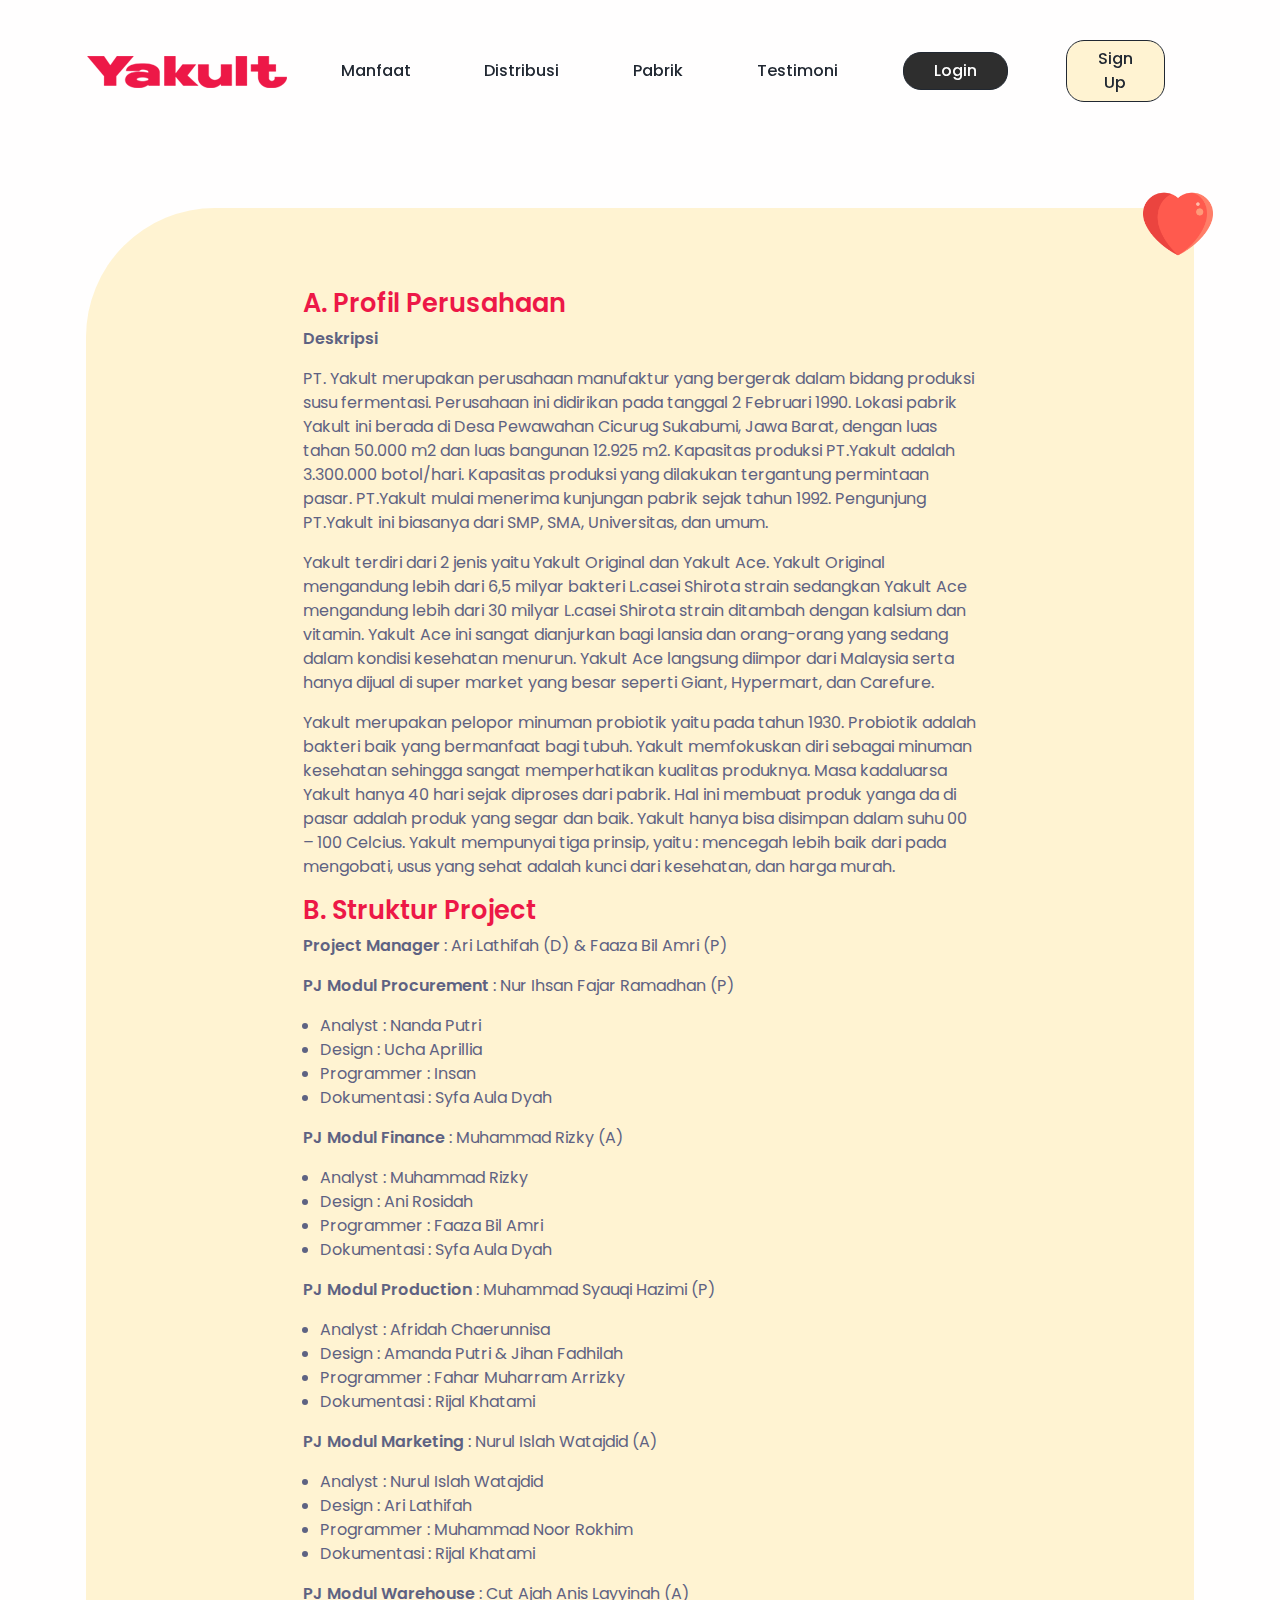
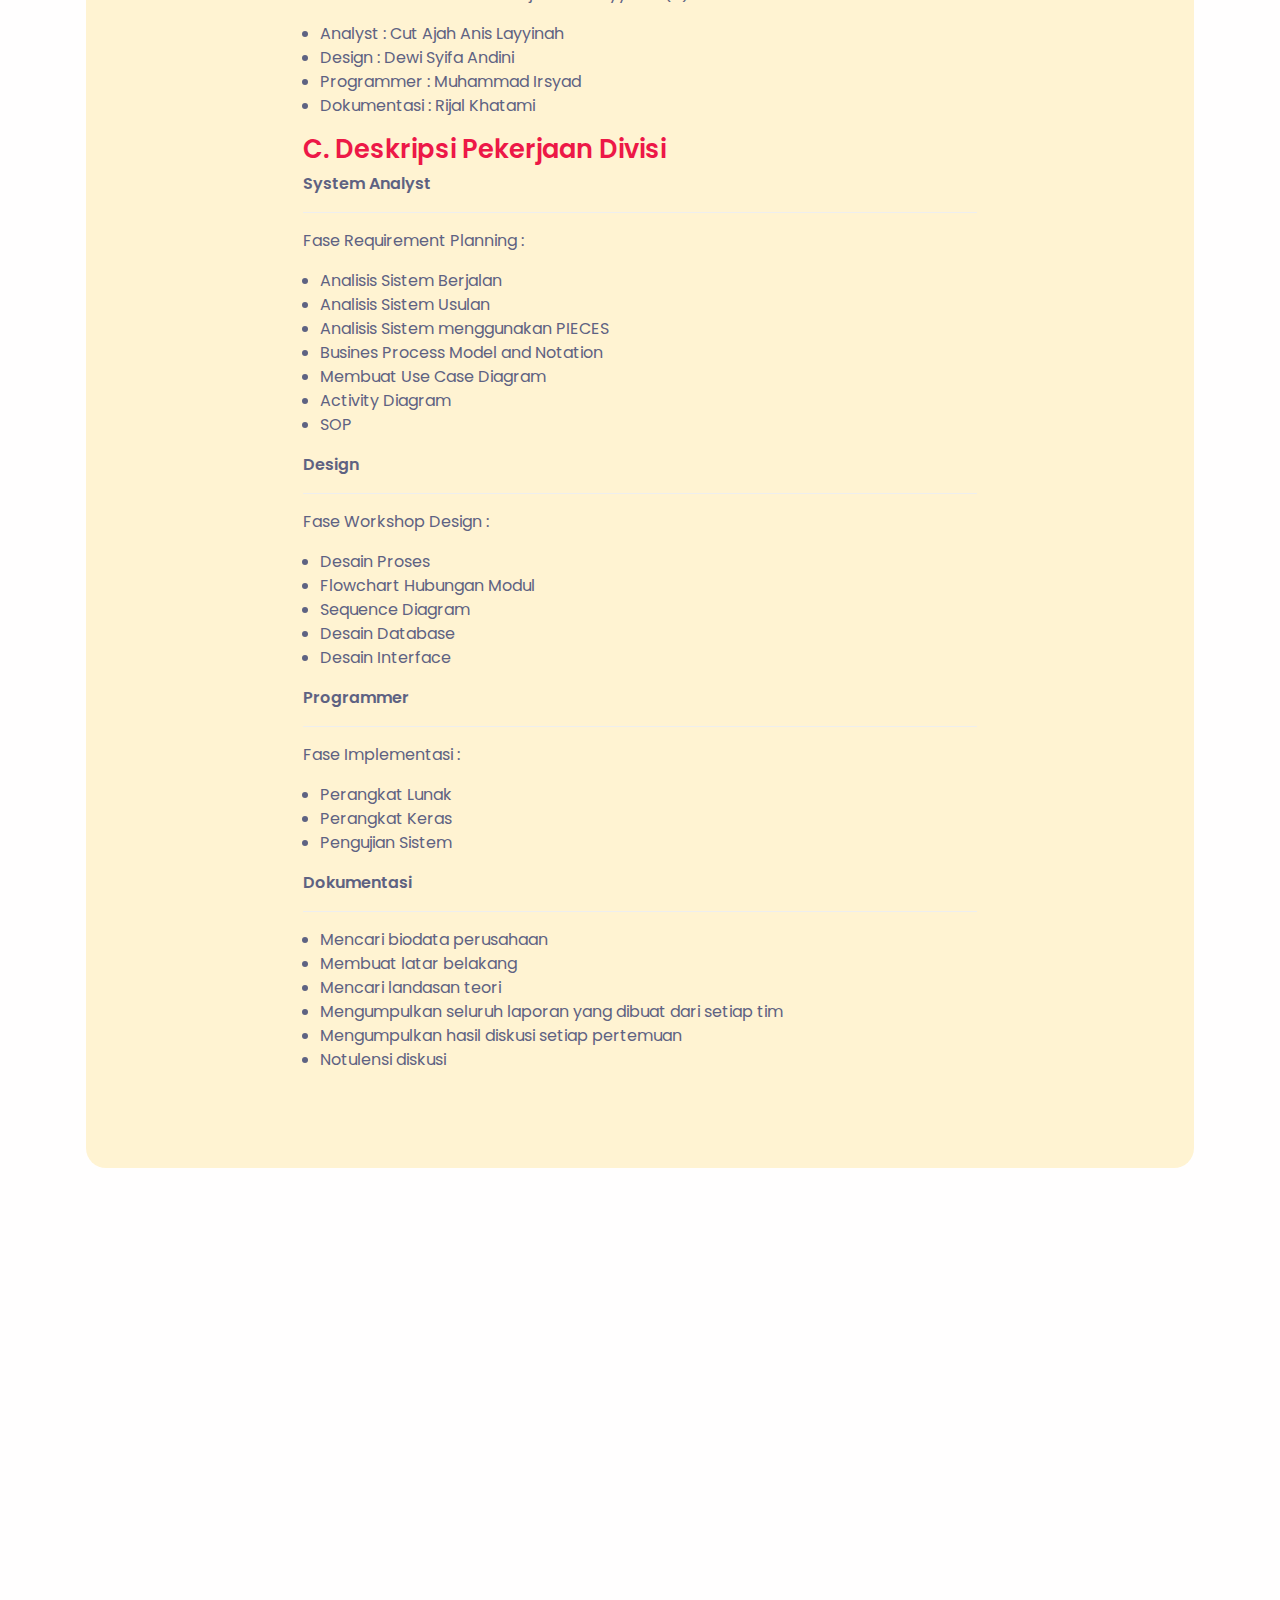
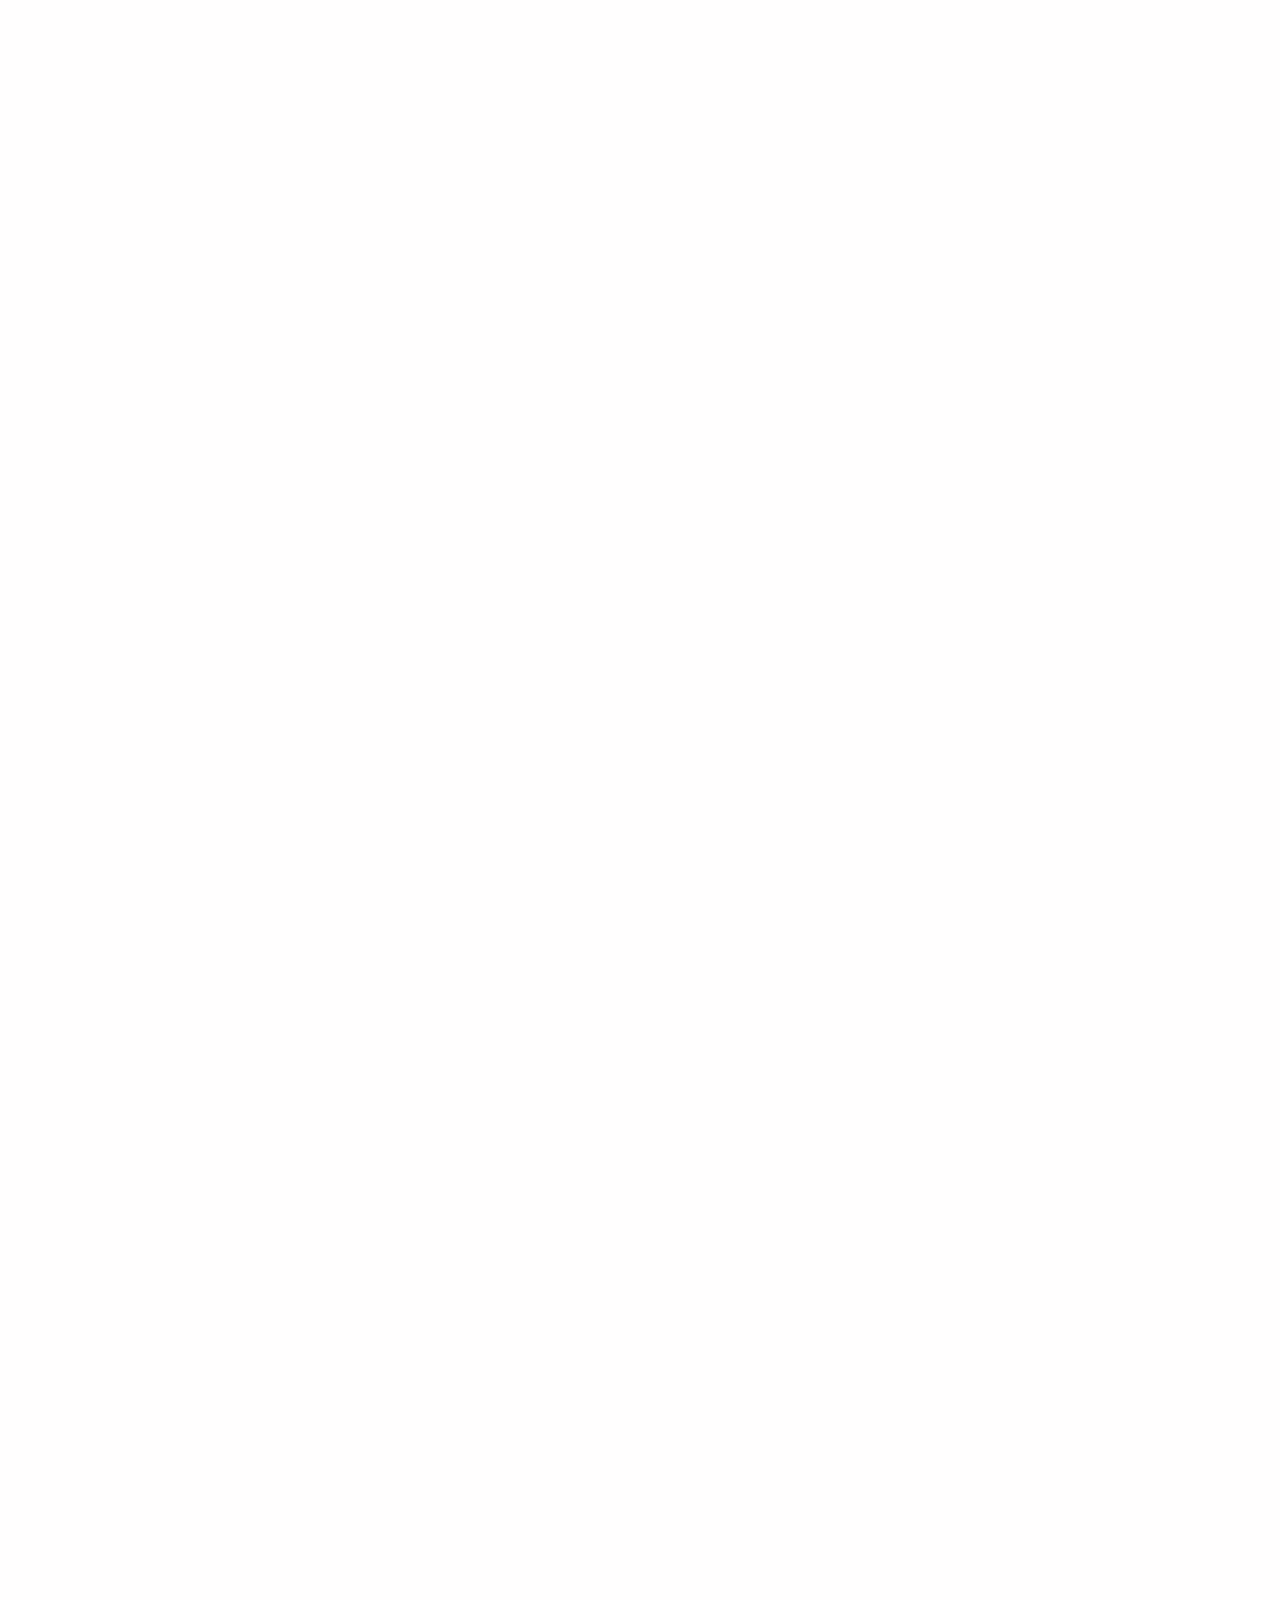
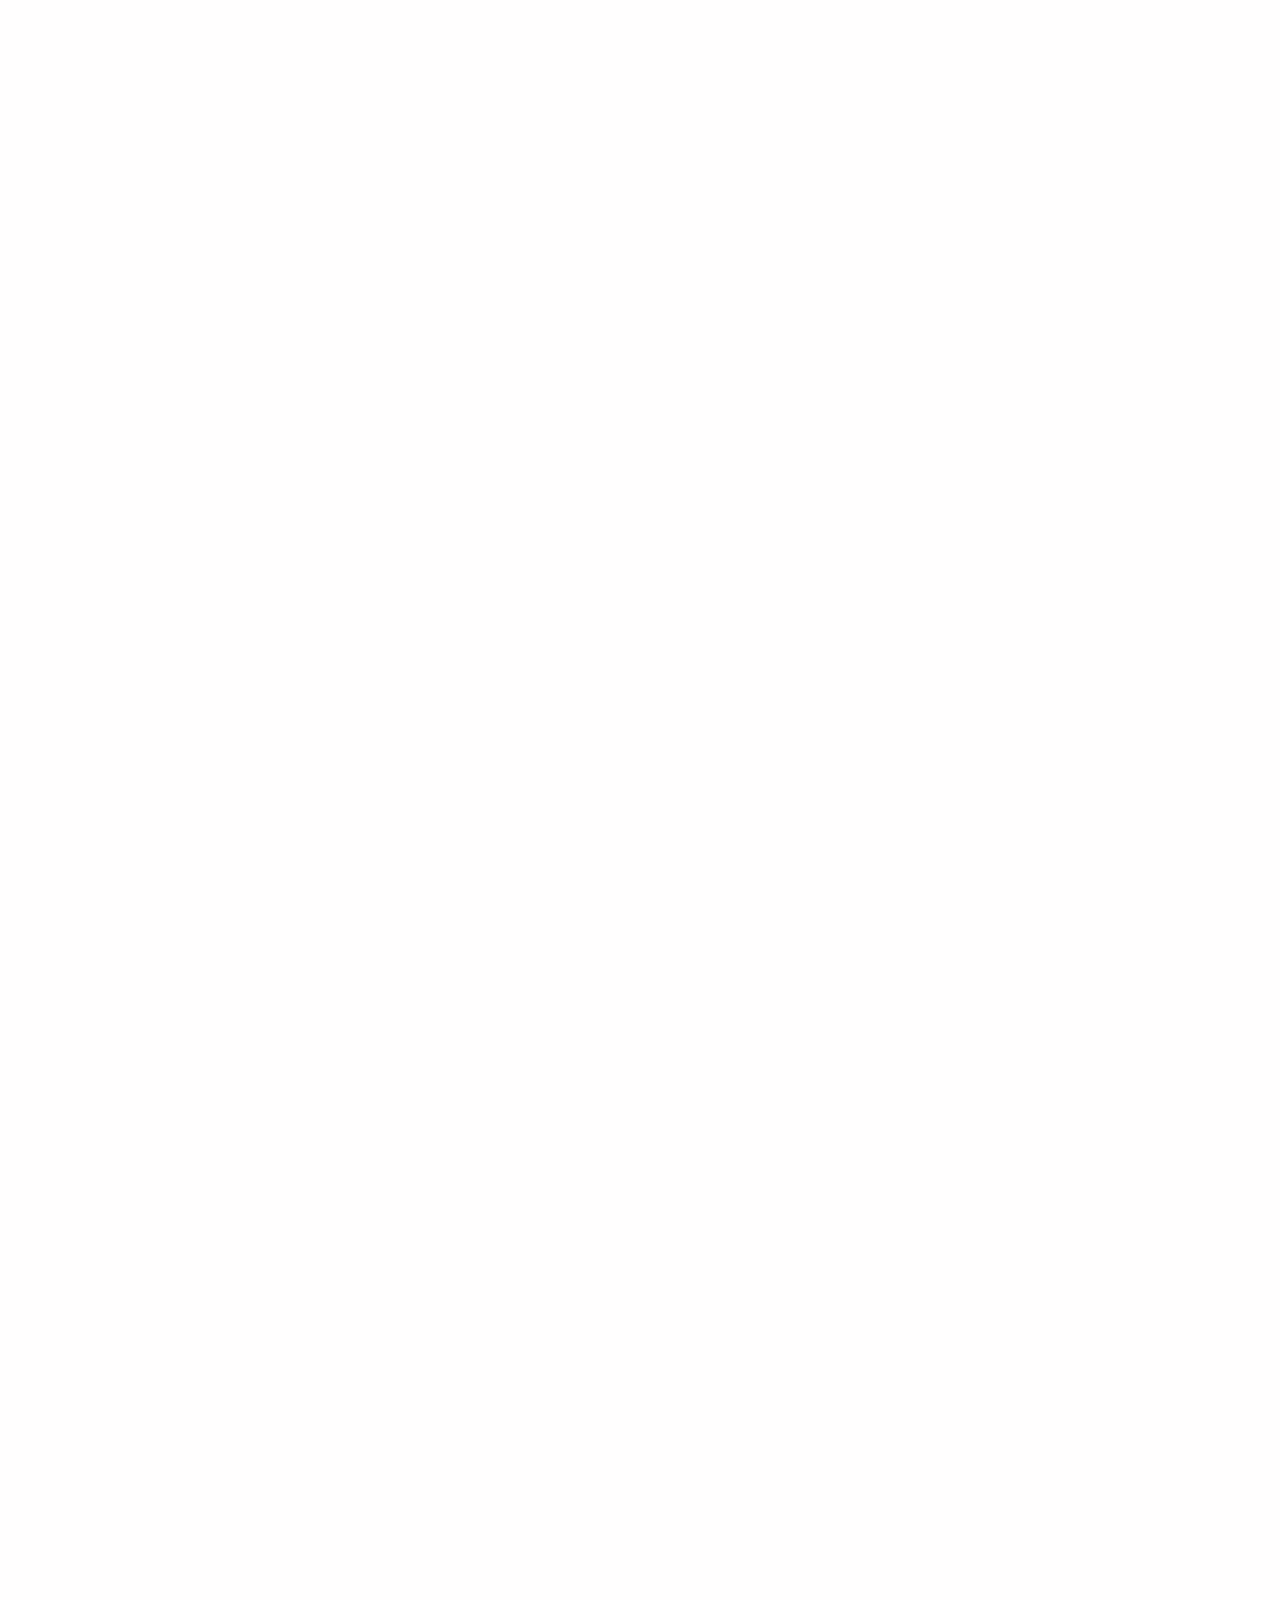
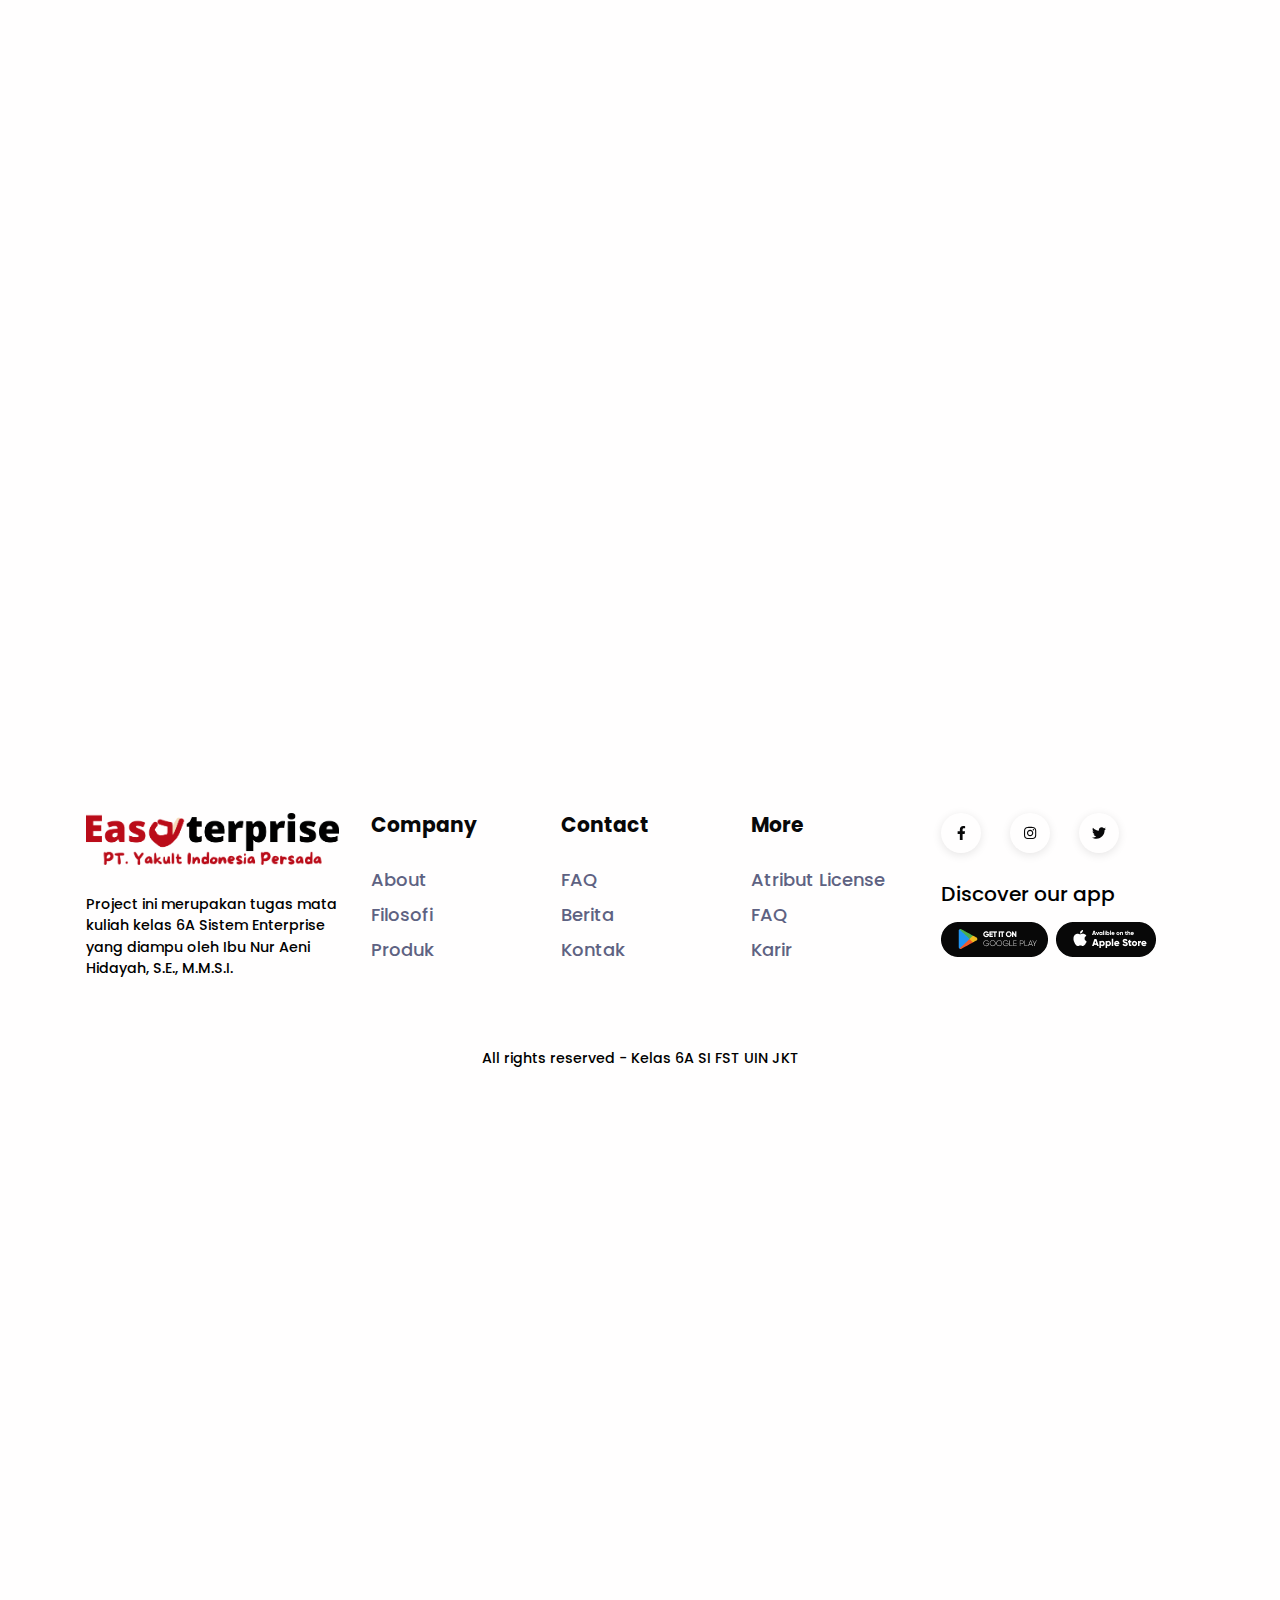
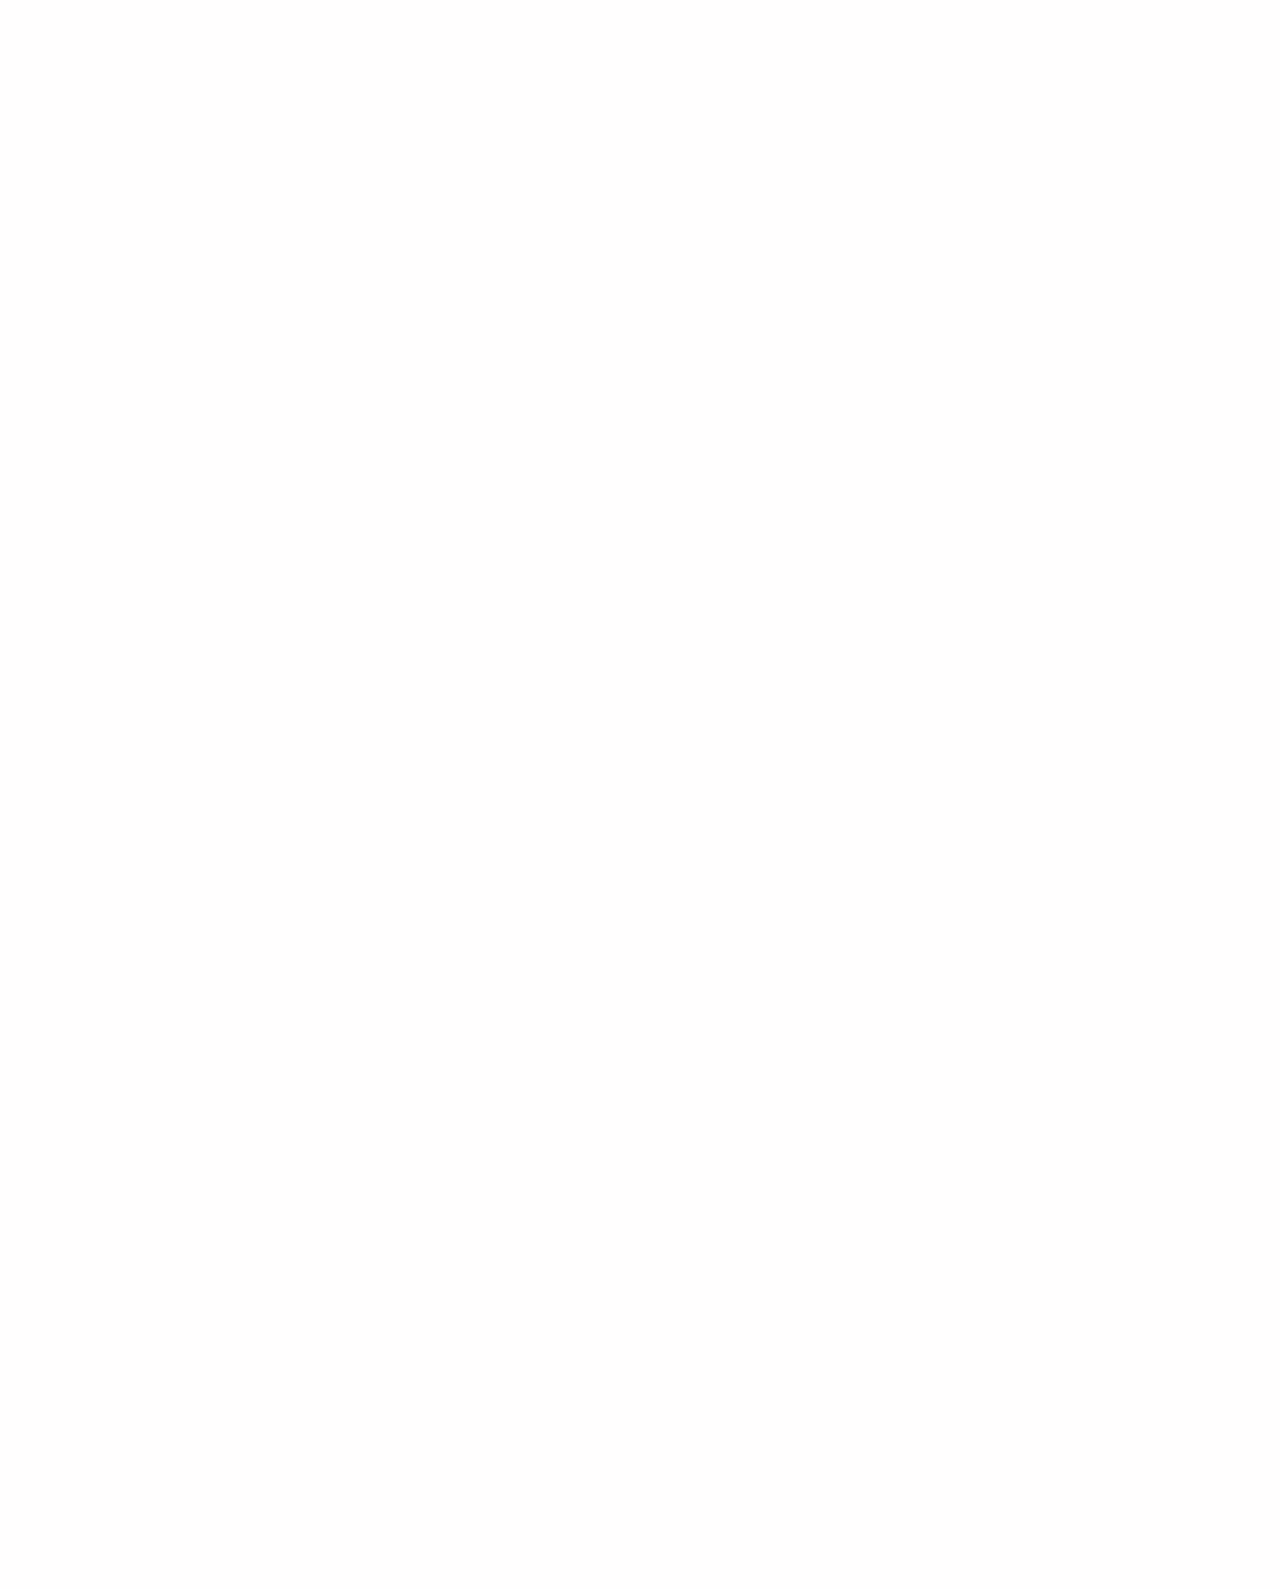
==== commit cd203af3: "foto2" ====
--- a/about.html
+++ b/about.html
@@ -205,7 +205,421 @@
 
 
 
-
+      <div class="position-relative pt-9 pt-lg-8 pb-6 pb-lg-8">
+        <div class="container">
+          <div class="row row-cols-lg-2 row-cols-md-3 row-cols-2 flex-center">
+            <div class="col">
+              <div class="card shadow-hover mb-4" style="border-radius:10px;">
+                <div class="card-body text-center"> <img class="img-fluid" src="assets/img/kegiatan/a%20(1).jpg" alt="" /></div>
+              </div>
+            </div>
+            <div class="col">
+              <div class="card shadow-hover mb-4" style="border-radius:10px;">
+                <div class="card-body text-center"> <img class="img-fluid" src="assets/img/kegiatan/a%20(2).jpg" alt="" /></div>
+              </div>
+          </div>
+          
+        </div>
+      </div>
+
+      <div class="position-relative pt-9 pt-lg-8 pb-6 pb-lg-8">
+        <div class="container">
+          <div class="row row-cols-lg-2 row-cols-md-3 row-cols-2 flex-center">
+            <div class="col">
+              <div class="card shadow-hover mb-4" style="border-radius:10px;">
+                <div class="card-body text-center"> <img class="img-fluid" src="assets/img/kegiatan/a%20(3).jpg" alt="" /></div>
+              </div>
+            </div>
+            <div class="col">
+              <div class="card shadow-hover mb-4" style="border-radius:10px;">
+                <div class="card-body text-center"> <img class="img-fluid" src="assets/img/kegiatan/a%20(4).jpg" alt="" /></div>
+              </div>
+          </div>
+          
+        </div>
+      </div>
+
+      <div class="position-relative pt-9 pt-lg-8 pb-6 pb-lg-8">
+        <div class="container">
+          <div class="row row-cols-lg-2 row-cols-md-3 row-cols-2 flex-center">
+            <div class="col">
+              <div class="card shadow-hover mb-4" style="border-radius:10px;">
+                <div class="card-body text-center"> <img class="img-fluid" src="assets/img/kegiatan/a%20(5).jpg" alt="" /></div>
+              </div>
+            </div>
+            <div class="col">
+              <div class="card shadow-hover mb-4" style="border-radius:10px;">
+                <div class="card-body text-center"> <img class="img-fluid" src="assets/img/kegiatan/a%20(6).jpg" alt="" /></div>
+              </div>
+          </div>
+          
+        </div>
+      </div>
+
+      <div class="position-relative pt-9 pt-lg-8 pb-6 pb-lg-8">
+        <div class="container">
+          <div class="row row-cols-lg-2 row-cols-md-3 row-cols-2 flex-center">
+            <div class="col">
+              <div class="card shadow-hover mb-4" style="border-radius:10px;">
+                <div class="card-body text-center"> <img class="img-fluid" src="assets/img/kegiatan/a%20(7).jpg" alt="" /></div>
+              </div>
+            </div>
+            <div class="col">
+              <div class="card shadow-hover mb-4" style="border-radius:10px;">
+                <div class="card-body text-center"> <img class="img-fluid" src="assets/img/kegiatan/a%20(8).jpg" alt="" /></div>
+              </div>
+          </div>
+          
+        </div>
+      </div>
+
+      <div class="position-relative pt-9 pt-lg-8 pb-6 pb-lg-8">
+        <div class="container">
+          <div class="row row-cols-lg-2 row-cols-md-3 row-cols-2 flex-center">
+            <div class="col">
+              <div class="card shadow-hover mb-4" style="border-radius:10px;">
+                <div class="card-body text-center"> <img class="img-fluid" src="assets/img/kegiatan/a%20(9).jpg" alt="" /></div>
+              </div>
+            </div>
+            <div class="col">
+              <div class="card shadow-hover mb-4" style="border-radius:10px;">
+                <div class="card-body text-center"> <img class="img-fluid" src="assets/img/kegiatan/a%20(10).jpg" alt="" /></div>
+              </div>
+          </div>
+          
+        </div>
+      </div>
+
+      <div class="position-relative pt-9 pt-lg-8 pb-6 pb-lg-8">
+        <div class="container">
+          <div class="row row-cols-lg-2 row-cols-md-3 row-cols-2 flex-center">
+            <div class="col">
+              <div class="card shadow-hover mb-4" style="border-radius:10px;">
+                <div class="card-body text-center"> <img class="img-fluid" src="assets/img/kegiatan/a%20(11).jpg" alt="" /></div>
+              </div>
+            </div>
+            <div class="col">
+              <div class="card shadow-hover mb-4" style="border-radius:10px;">
+                <div class="card-body text-center"> <img class="img-fluid" src="assets/img/kegiatan/a%20(12).jpg" alt="" /></div>
+              </div>
+          </div>
+          
+        </div>
+      </div>
+
+      <div class="position-relative pt-9 pt-lg-8 pb-6 pb-lg-8">
+        <div class="container">
+          <div class="row row-cols-lg-2 row-cols-md-3 row-cols-2 flex-center">
+            <div class="col">
+              <div class="card shadow-hover mb-4" style="border-radius:10px;">
+                <div class="card-body text-center"> <img class="img-fluid" src="assets/img/kegiatan/a%20(13).jpg" alt="" /></div>
+              </div>
+            </div>
+            <div class="col">
+              <div class="card shadow-hover mb-4" style="border-radius:10px;">
+                <div class="card-body text-center"> <img class="img-fluid" src="assets/img/kegiatan/a%20(14).jpg" alt="" /></div>
+              </div>
+          </div>
+          
+        </div>
+      </div>
+
+      <div class="position-relative pt-9 pt-lg-8 pb-6 pb-lg-8">
+        <div class="container">
+          <div class="row row-cols-lg-2 row-cols-md-3 row-cols-2 flex-center">
+            <div class="col">
+              <div class="card shadow-hover mb-4" style="border-radius:10px;">
+                <div class="card-body text-center"> <img class="img-fluid" src="assets/img/kegiatan/a%20(15).jpg" alt="" /></div>
+              </div>
+            </div>
+            <div class="col">
+              <div class="card shadow-hover mb-4" style="border-radius:10px;">
+                <div class="card-body text-center"> <img class="img-fluid" src="assets/img/kegiatan/a%20(1).jpeg" alt="" /></div>
+              </div>
+          </div>
+          
+        </div>
+      </div>
+
+      <div class="position-relative pt-9 pt-lg-8 pb-6 pb-lg-8">
+        <div class="container">
+          <div class="row row-cols-lg-2 row-cols-md-3 row-cols-2 flex-center">
+            <div class="col">
+              <div class="card shadow-hover mb-4" style="border-radius:10px;">
+                <div class="card-body text-center"> <img class="img-fluid" src="assets/img/kegiatan/a%20(2).jpeg" alt="" /></div>
+              </div>
+            </div>
+            <div class="col">
+              <div class="card shadow-hover mb-4" style="border-radius:10px;">
+                <div class="card-body text-center"> <img class="img-fluid" src="assets/img/kegiatan/a%20(3).jpeg" alt="" /></div>
+              </div>
+          </div>
+          
+        </div>
+      </div>
+
+      <div class="position-relative pt-9 pt-lg-8 pb-6 pb-lg-8">
+        <div class="container">
+          <div class="row row-cols-lg-2 row-cols-md-3 row-cols-2 flex-center">
+            <div class="col">
+              <div class="card shadow-hover mb-4" style="border-radius:10px;">
+                <div class="card-body text-center"> <img class="img-fluid" src="assets/img/kegiatan/a%20(4).jpeg" alt="" /></div>
+              </div>
+            </div>
+            <div class="col">
+              <div class="card shadow-hover mb-4" style="border-radius:10px;">
+                <div class="card-body text-center"> <img class="img-fluid" src="assets/img/kegiatan/a%20(5).jpeg" alt="" /></div>
+              </div>
+          </div>
+          
+        </div>
+      </div>
+
+      <div class="position-relative pt-9 pt-lg-8 pb-6 pb-lg-8">
+        <div class="container">
+          <div class="row row-cols-lg-2 row-cols-md-3 row-cols-2 flex-center">
+            <div class="col">
+              <div class="card shadow-hover mb-4" style="border-radius:10px;">
+                <div class="card-body text-center"> <img class="img-fluid" src="assets/img/kegiatan/a%20(6).jpeg" alt="" /></div>
+              </div>
+            </div>
+            <div class="col">
+              <div class="card shadow-hover mb-4" style="border-radius:10px;">
+                <div class="card-body text-center"> <img class="img-fluid" src="assets/img/kegiatan/a%20(7).jpeg" alt="" /></div>
+              </div>
+          </div>
+          
+        </div>
+      </div>
+
+      <div class="position-relative pt-9 pt-lg-8 pb-6 pb-lg-8">
+        <div class="container">
+          <div class="row row-cols-lg-2 row-cols-md-3 row-cols-2 flex-center">
+            <div class="col">
+              <div class="card shadow-hover mb-4" style="border-radius:10px;">
+                <div class="card-body text-center"> <img class="img-fluid" src="assets/img/kegiatan/a%20(8).jpeg" alt="" /></div>
+              </div>
+            </div>
+            <div class="col">
+              <div class="card shadow-hover mb-4" style="border-radius:10px;">
+                <div class="card-body text-center"> <img class="img-fluid" src="assets/img/kegiatan/a%20(9).jpeg" alt="" /></div>
+              </div>
+          </div>
+          
+        </div>
+      </div>
+
+      <div class="position-relative pt-9 pt-lg-8 pb-6 pb-lg-8">
+        <div class="container">
+          <div class="row row-cols-lg-2 row-cols-md-3 row-cols-2 flex-center">
+            <div class="col">
+              <div class="card shadow-hover mb-4" style="border-radius:10px;">
+                <div class="card-body text-center"> <img class="img-fluid" src="assets/img/kegiatan/a%20(10).jpeg" alt="" /></div>
+              </div>
+            </div>
+            <div class="col">
+              <div class="card shadow-hover mb-4" style="border-radius:10px;">
+                <div class="card-body text-center"> <img class="img-fluid" src="assets/img/kegiatan/a%20(11).jpeg" alt="" /></div>
+              </div>
+          </div>
+          
+        </div>
+      </div>
+
+      <div class="position-relative pt-9 pt-lg-8 pb-6 pb-lg-8">
+        <div class="container">
+          <div class="row row-cols-lg-2 row-cols-md-3 row-cols-2 flex-center">
+            <div class="col">
+              <div class="card shadow-hover mb-4" style="border-radius:10px;">
+                <div class="card-body text-center"> <img class="img-fluid" src="assets/img/kegiatan/a%20(12).jpeg" alt="" /></div>
+              </div>
+            </div>
+            <div class="col">
+              <div class="card shadow-hover mb-4" style="border-radius:10px;">
+                <div class="card-body text-center"> <img class="img-fluid" src="assets/img/kegiatan/a%20(13).jpeg" alt="" /></div>
+              </div>
+          </div>
+          
+        </div>
+      </div> <div class="position-relative pt-9 pt-lg-8 pb-6 pb-lg-8">
+        <div class="container">
+          <div class="row row-cols-lg-2 row-cols-md-3 row-cols-2 flex-center">
+            <div class="col">
+              <div class="card shadow-hover mb-4" style="border-radius:10px;">
+                <div class="card-body text-center"> <img class="img-fluid" src="assets/img/kegiatan/a%20(14).jpeg" alt="" /></div>
+              </div>
+            </div>
+            <div class="col">
+              <div class="card shadow-hover mb-4" style="border-radius:10px;">
+                <div class="card-body text-center"> <img class="img-fluid" src="assets/img/kegiatan/a%20(15).jpeg" alt="" /></div>
+              </div>
+          </div>
+          
+        </div>
+      </div> <div class="position-relative pt-9 pt-lg-8 pb-6 pb-lg-8">
+        <div class="container">
+          <div class="row row-cols-lg-2 row-cols-md-3 row-cols-2 flex-center">
+            <div class="col">
+              <div class="card shadow-hover mb-4" style="border-radius:10px;">
+                <div class="card-body text-center"> <img class="img-fluid" src="assets/img/kegiatan/a%20(16).jpeg" alt="" /></div>
+              </div>
+            </div>
+            <div class="col">
+              <div class="card shadow-hover mb-4" style="border-radius:10px;">
+                <div class="card-body text-center"> <img class="img-fluid" src="assets/img/kegiatan/a%20(17).jpeg" alt="" /></div>
+              </div>
+          </div>
+          
+        </div>
+      </div> <div class="position-relative pt-9 pt-lg-8 pb-6 pb-lg-8">
+        <div class="container">
+          <div class="row row-cols-lg-2 row-cols-md-3 row-cols-2 flex-center">
+            <div class="col">
+              <div class="card shadow-hover mb-4" style="border-radius:10px;">
+                <div class="card-body text-center"> <img class="img-fluid" src="assets/img/kegiatan/a%20(18).jpeg" alt="" /></div>
+              </div>
+            </div>
+            <div class="col">
+              <div class="card shadow-hover mb-4" style="border-radius:10px;">
+                <div class="card-body text-center"> <img class="img-fluid" src="assets/img/kegiatan/a%20(19).jpeg" alt="" /></div>
+              </div>
+          </div>
+          
+        </div>
+      </div> <div class="position-relative pt-9 pt-lg-8 pb-6 pb-lg-8">
+        <div class="container">
+          <div class="row row-cols-lg-2 row-cols-md-3 row-cols-2 flex-center">
+            <div class="col">
+              <div class="card shadow-hover mb-4" style="border-radius:10px;">
+                <div class="card-body text-center"> <img class="img-fluid" src="assets/img/kegiatan/a%20(20).jpeg" alt="" /></div>
+              </div>
+            </div>
+            <div class="col">
+              <div class="card shadow-hover mb-4" style="border-radius:10px;">
+                <div class="card-body text-center"> <img class="img-fluid" src="assets/img/kegiatan/a%20(21).jpeg" alt="" /></div>
+              </div>
+          </div>
+          
+        </div>
+      </div> <div class="position-relative pt-9 pt-lg-8 pb-6 pb-lg-8">
+        <div class="container">
+          <div class="row row-cols-lg-2 row-cols-md-3 row-cols-2 flex-center">
+            <div class="col">
+              <div class="card shadow-hover mb-4" style="border-radius:10px;">
+                <div class="card-body text-center"> <img class="img-fluid" src="assets/img/kegiatan/a%20(22).jpeg" alt="" /></div>
+              </div>
+            </div>
+            <div class="col">
+              <div class="card shadow-hover mb-4" style="border-radius:10px;">
+                <div class="card-body text-center"> <img class="img-fluid" src="assets/img/kegiatan/a%20(23).jpeg" alt="" /></div>
+              </div>
+          </div>
+          
+        </div>
+      </div> <div class="position-relative pt-9 pt-lg-8 pb-6 pb-lg-8">
+        <div class="container">
+          <div class="row row-cols-lg-2 row-cols-md-3 row-cols-2 flex-center">
+            <div class="col">
+              <div class="card shadow-hover mb-4" style="border-radius:10px;">
+                <div class="card-body text-center"> <img class="img-fluid" src="assets/img/kegiatan/a%20(24).jpeg" alt="" /></div>
+              </div>
+            </div>
+            <div class="col">
+              <div class="card shadow-hover mb-4" style="border-radius:10px;">
+                <div class="card-body text-center"> <img class="img-fluid" src="assets/img/kegiatan/a%20(25).jpeg" alt="" /></div>
+              </div>
+          </div>
+          
+        </div>
+      </div> <div class="position-relative pt-9 pt-lg-8 pb-6 pb-lg-8">
+        <div class="container">
+          <div class="row row-cols-lg-2 row-cols-md-3 row-cols-2 flex-center">
+            <div class="col">
+              <div class="card shadow-hover mb-4" style="border-radius:10px;">
+                <div class="card-body text-center"> <img class="img-fluid" src="assets/img/kegiatan/a%20(26).jpeg" alt="" /></div>
+              </div>
+            </div>
+            <div class="col">
+              <div class="card shadow-hover mb-4" style="border-radius:10px;">
+                <div class="card-body text-center"> <img class="img-fluid" src="assets/img/kegiatan/a%20(27).jpeg" alt="" /></div>
+              </div>
+          </div>
+          
+        </div>
+      </div> <div class="position-relative pt-9 pt-lg-8 pb-6 pb-lg-8">
+        <div class="container">
+          <div class="row row-cols-lg-2 row-cols-md-3 row-cols-2 flex-center">
+            <div class="col">
+              <div class="card shadow-hover mb-4" style="border-radius:10px;">
+                <div class="card-body text-center"> <img class="img-fluid" src="assets/img/kegiatan/a%20(28).jpeg" alt="" /></div>
+              </div>
+            </div>
+            <div class="col">
+              <div class="card shadow-hover mb-4" style="border-radius:10px;">
+                <div class="card-body text-center"> <img class="img-fluid" src="assets/img/kegiatan/a%20(29).jpeg" alt="" /></div>
+              </div>
+          </div>
+          
+        </div>
+      </div> <div class="position-relative pt-9 pt-lg-8 pb-6 pb-lg-8">
+        <div class="container">
+          <div class="row row-cols-lg-2 row-cols-md-3 row-cols-2 flex-center">
+            <div class="col">
+              <div class="card shadow-hover mb-4" style="border-radius:10px;">
+                <div class="card-body text-center"> <img class="img-fluid" src="assets/img/kegiatan/a%20(30).jpeg" alt="" /></div>
+              </div>
+            </div>
+            <div class="col">
+              <div class="card shadow-hover mb-4" style="border-radius:10px;">
+                <div class="card-body text-center"> <img class="img-fluid" src="assets/img/kegiatan/a%20(31).jpeg" alt="" /></div>
+              </div>
+          </div>
+          
+        </div>
+      </div> <div class="position-relative pt-9 pt-lg-8 pb-6 pb-lg-8">
+        <div class="container">
+          <div class="row row-cols-lg-2 row-cols-md-3 row-cols-2 flex-center">
+            <div class="col">
+              <div class="card shadow-hover mb-4" style="border-radius:10px;">
+                <div class="card-body text-center"> <img class="img-fluid" src="assets/img/kegiatan/a%20(32).jpeg" alt="" /></div>
+              </div>
+            </div>
+            <div class="col">
+              <div class="card shadow-hover mb-4" style="border-radius:10px;">
+                <div class="card-body text-center"> <img class="img-fluid" src="assets/img/kegiatan/a%20(33).jpeg" alt="" /></div>
+              </div>
+          </div>
+          
+        </div>
+      </div> <div class="position-relative pt-9 pt-lg-8 pb-6 pb-lg-8">
+        <div class="container">
+          <div class="row row-cols-lg-2 row-cols-md-3 row-cols-2 flex-center">
+            <div class="col">
+              <div class="card shadow-hover mb-4" style="border-radius:10px;">
+                <div class="card-body text-center"> <img class="img-fluid" src="assets/img/kegiatan/a%20(34).jpeg" alt="" /></div>
+              </div>
+            </div>
+            <div class="col">
+              <div class="card shadow-hover mb-4" style="border-radius:10px;">
+                <div class="card-body text-center"> <img class="img-fluid" src="assets/img/kegiatan/a%20(35).jpeg" alt="" /></div>
+              </div>
+          </div>
+          
+        </div>
+      </div> <div class="position-relative pt-9 pt-lg-8 pb-6 pb-lg-8">
+        <div class="container">
+          <div class="row row-cols-lg-2 row-cols-md-3 row-cols-2 flex-center">
+            <div class="col">
+              <div class="card shadow-hover mb-4" style="border-radius:10px;">
+                <div class="card-body text-center"> <img class="img-fluid" src="assets/img/kegiatan/a%20(36).jpeg" alt="" /></div>
+              </div>
+            </div>
+            <div class="col">
+
+          </div>
+          
+        </div>
+      </div> 
       <!-- ============================================-->
       <!-- <section> begin ============================-->
       <section class="pb-0 pb-lg-4">
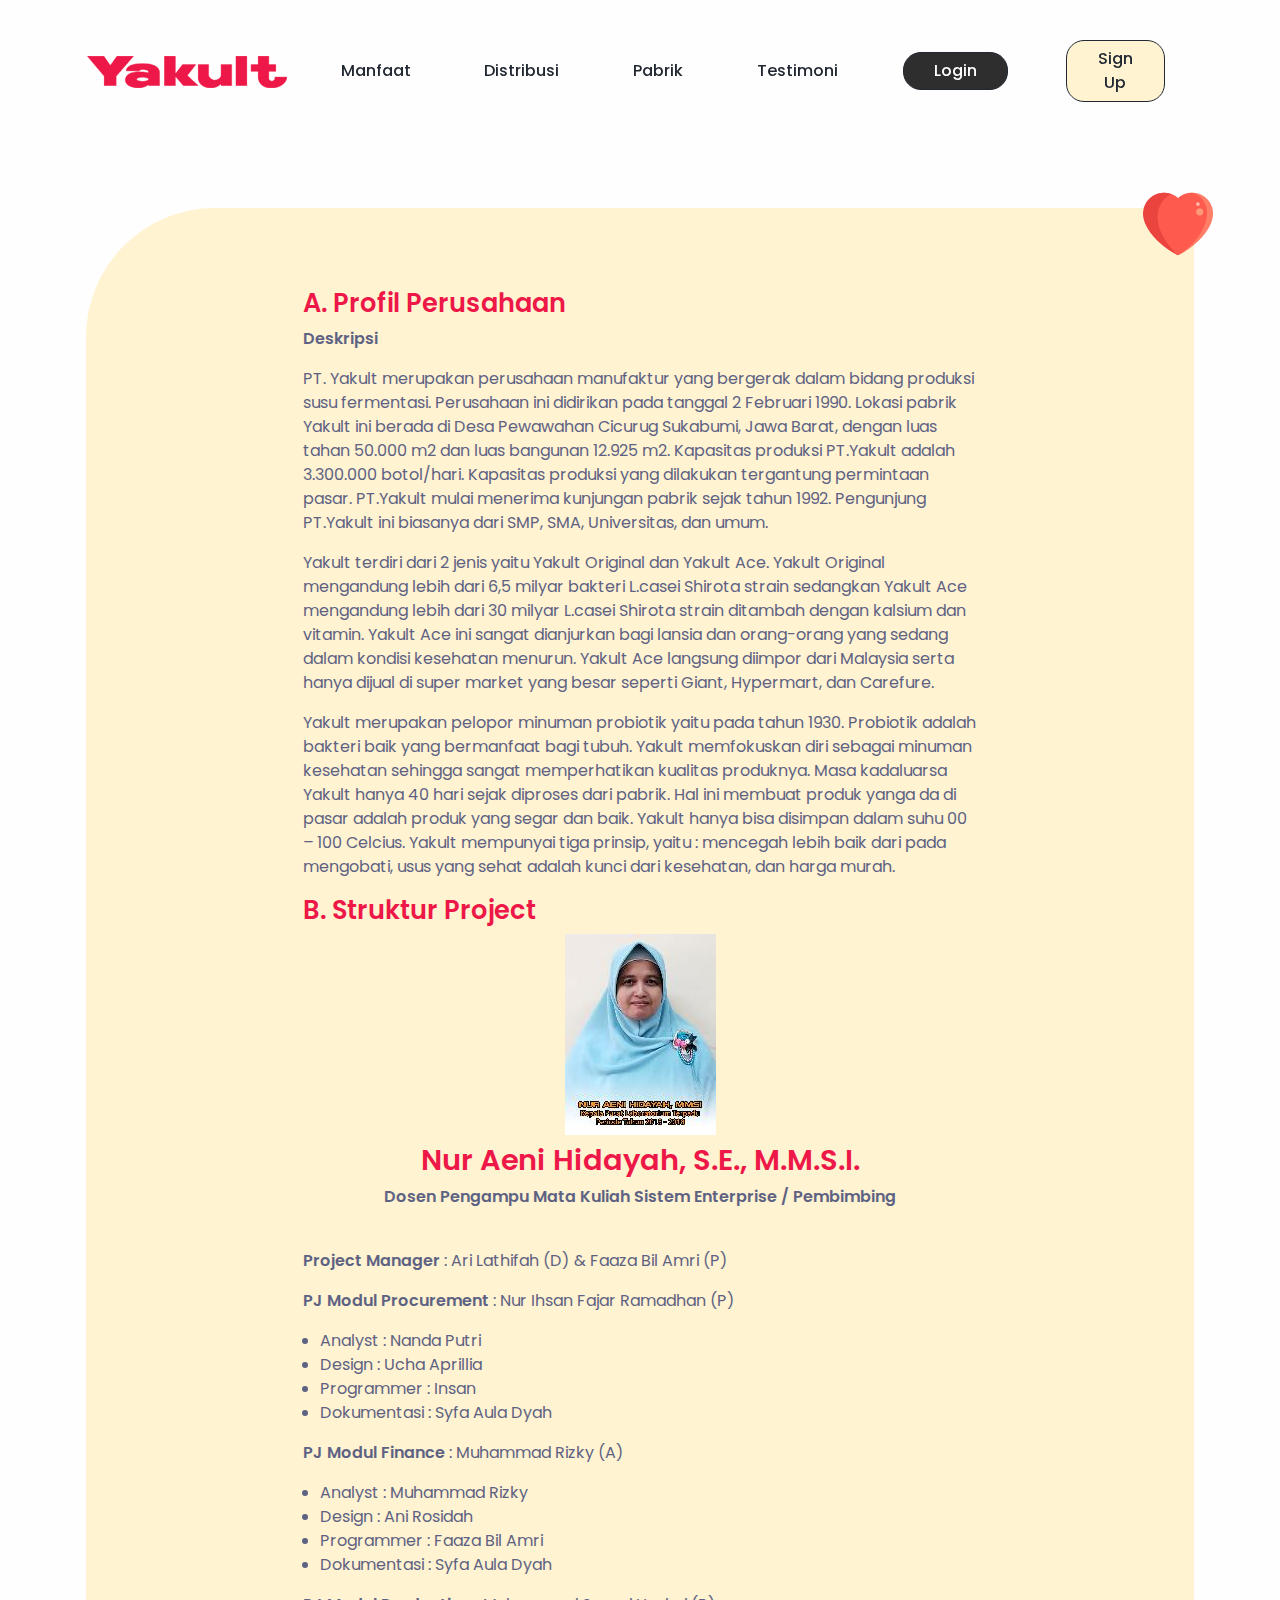
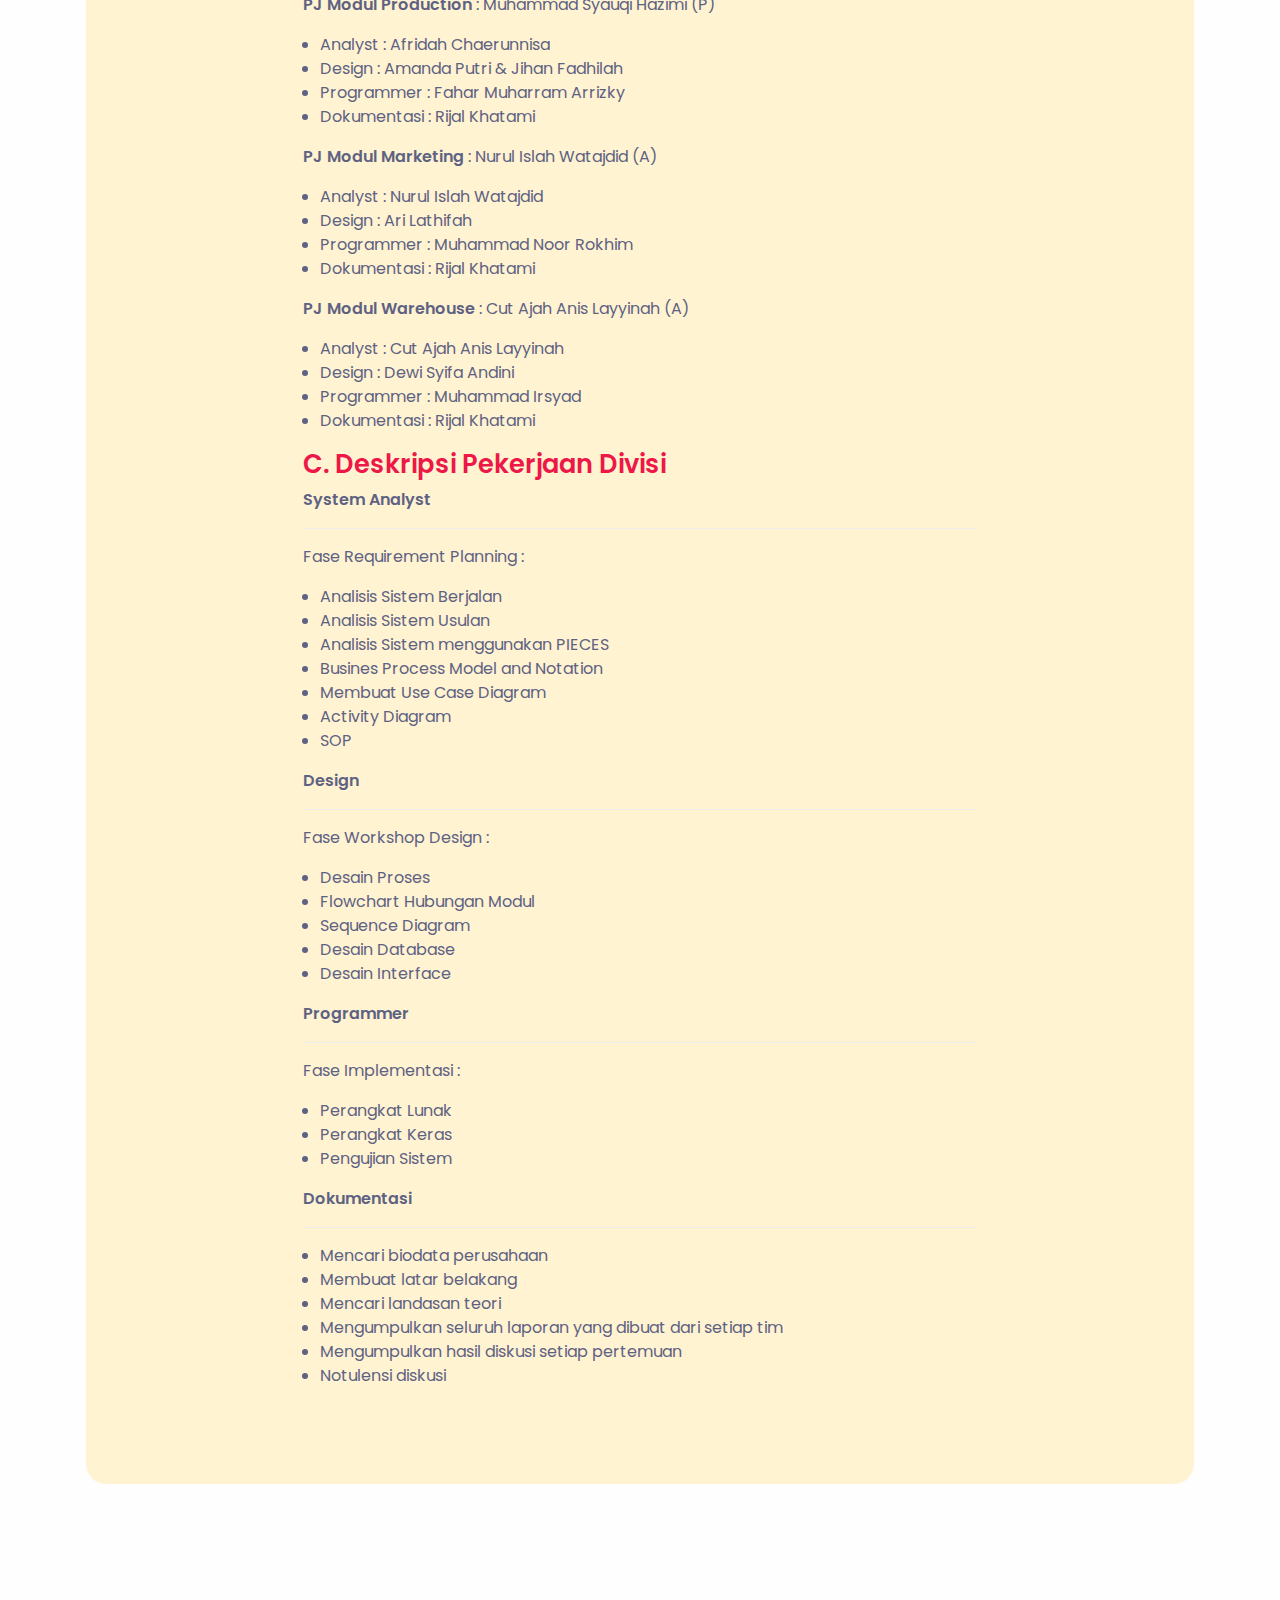
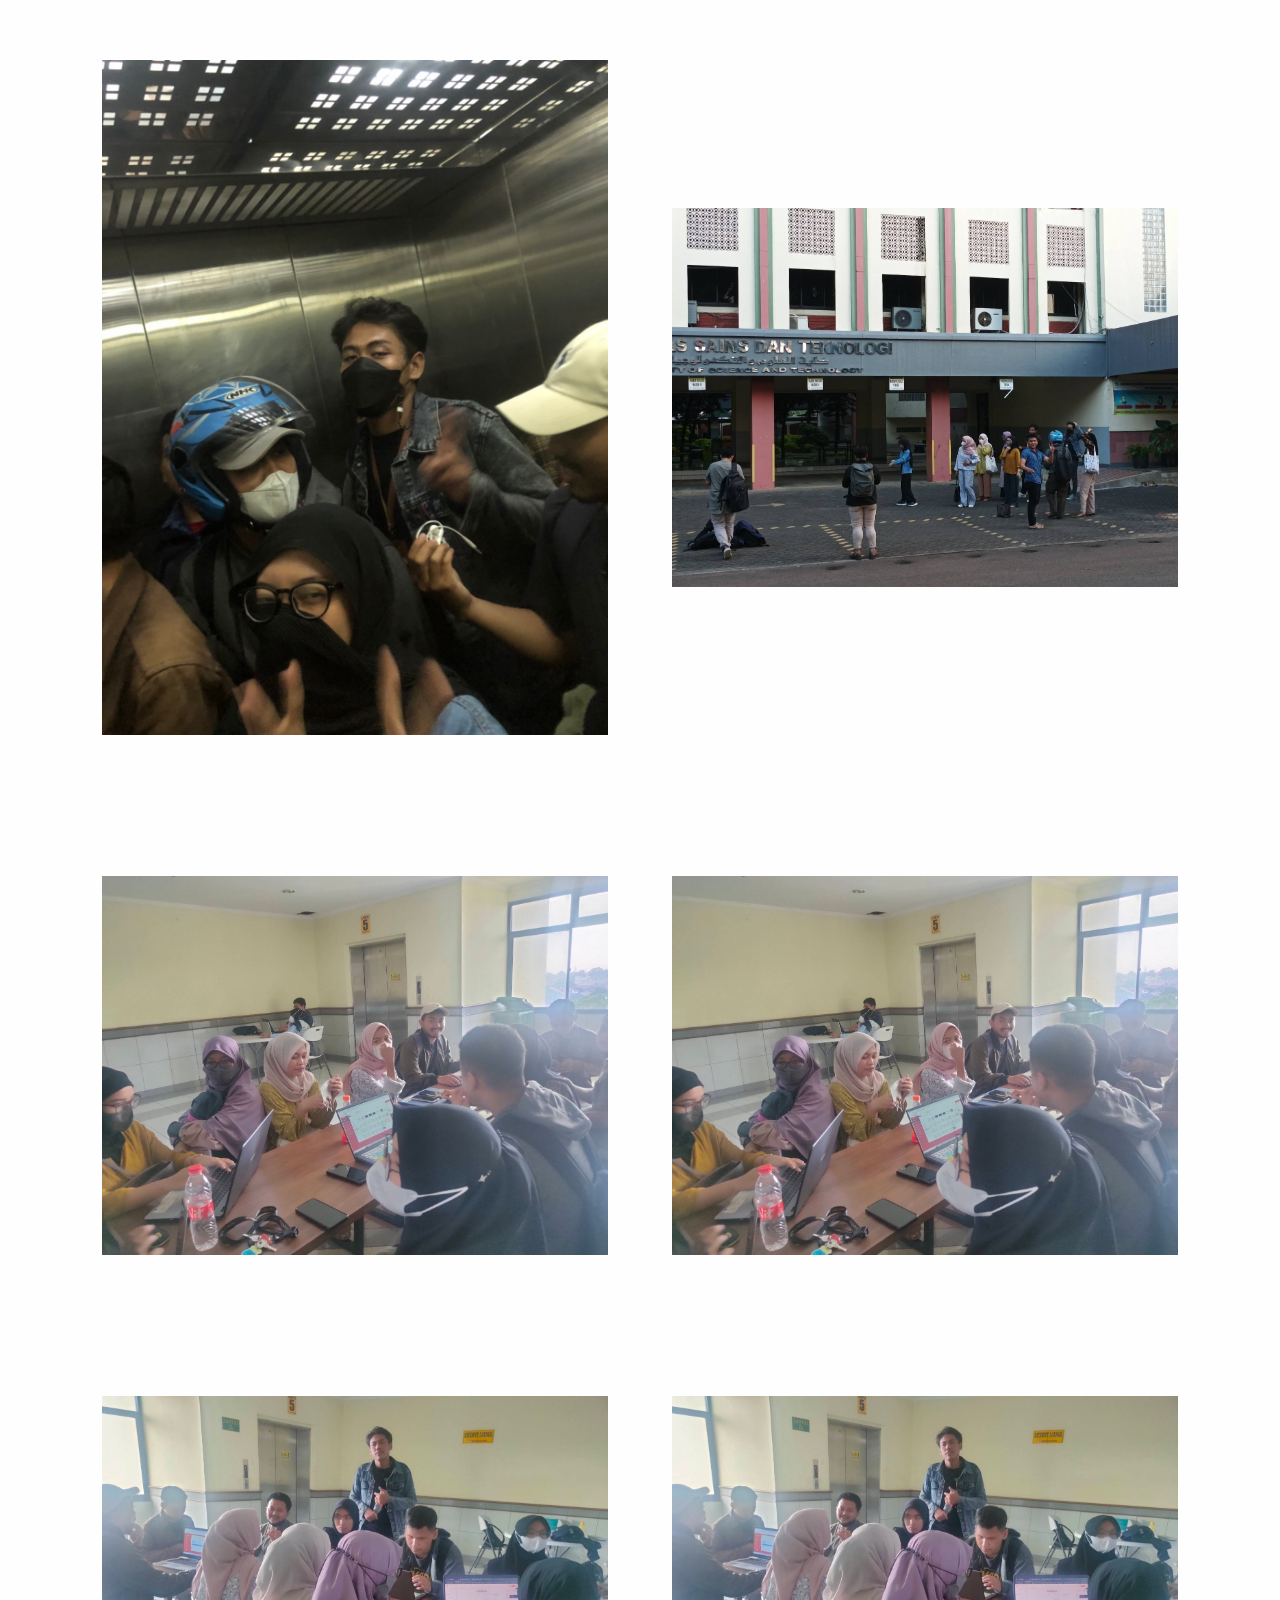
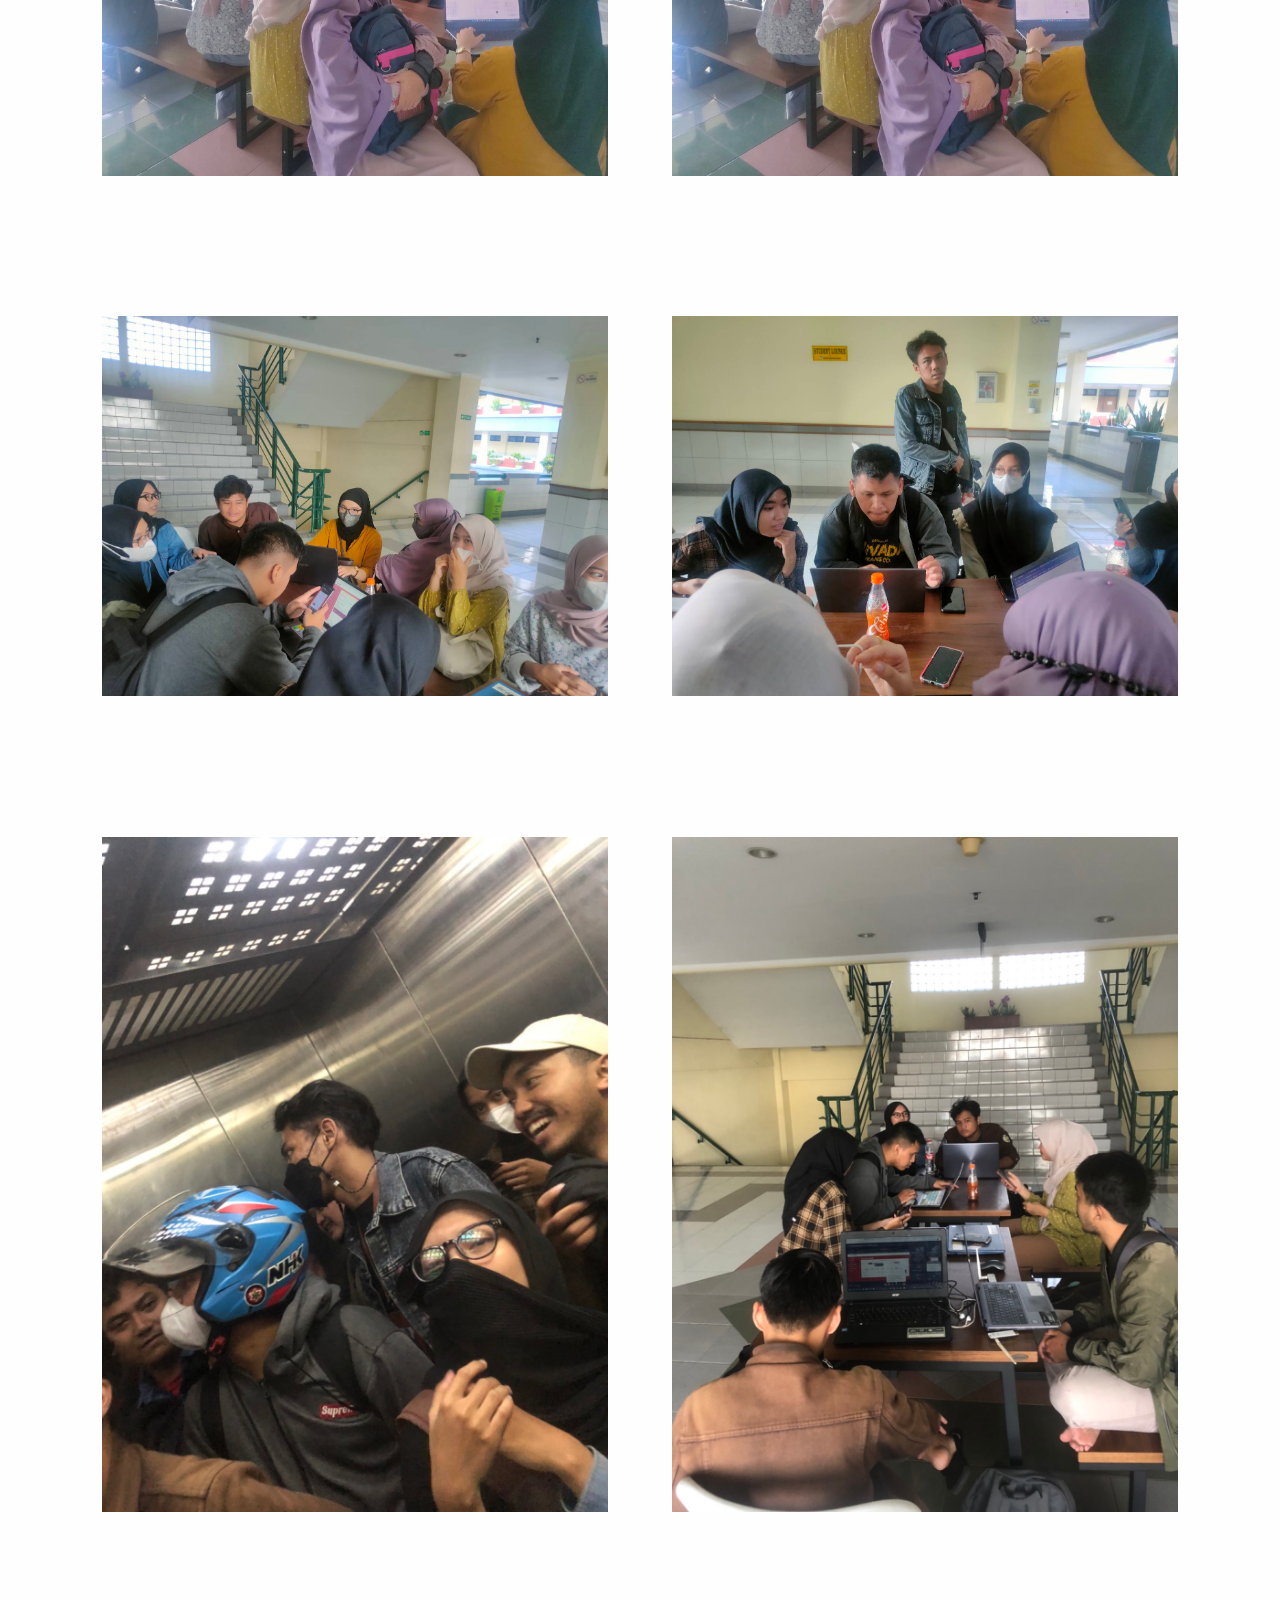
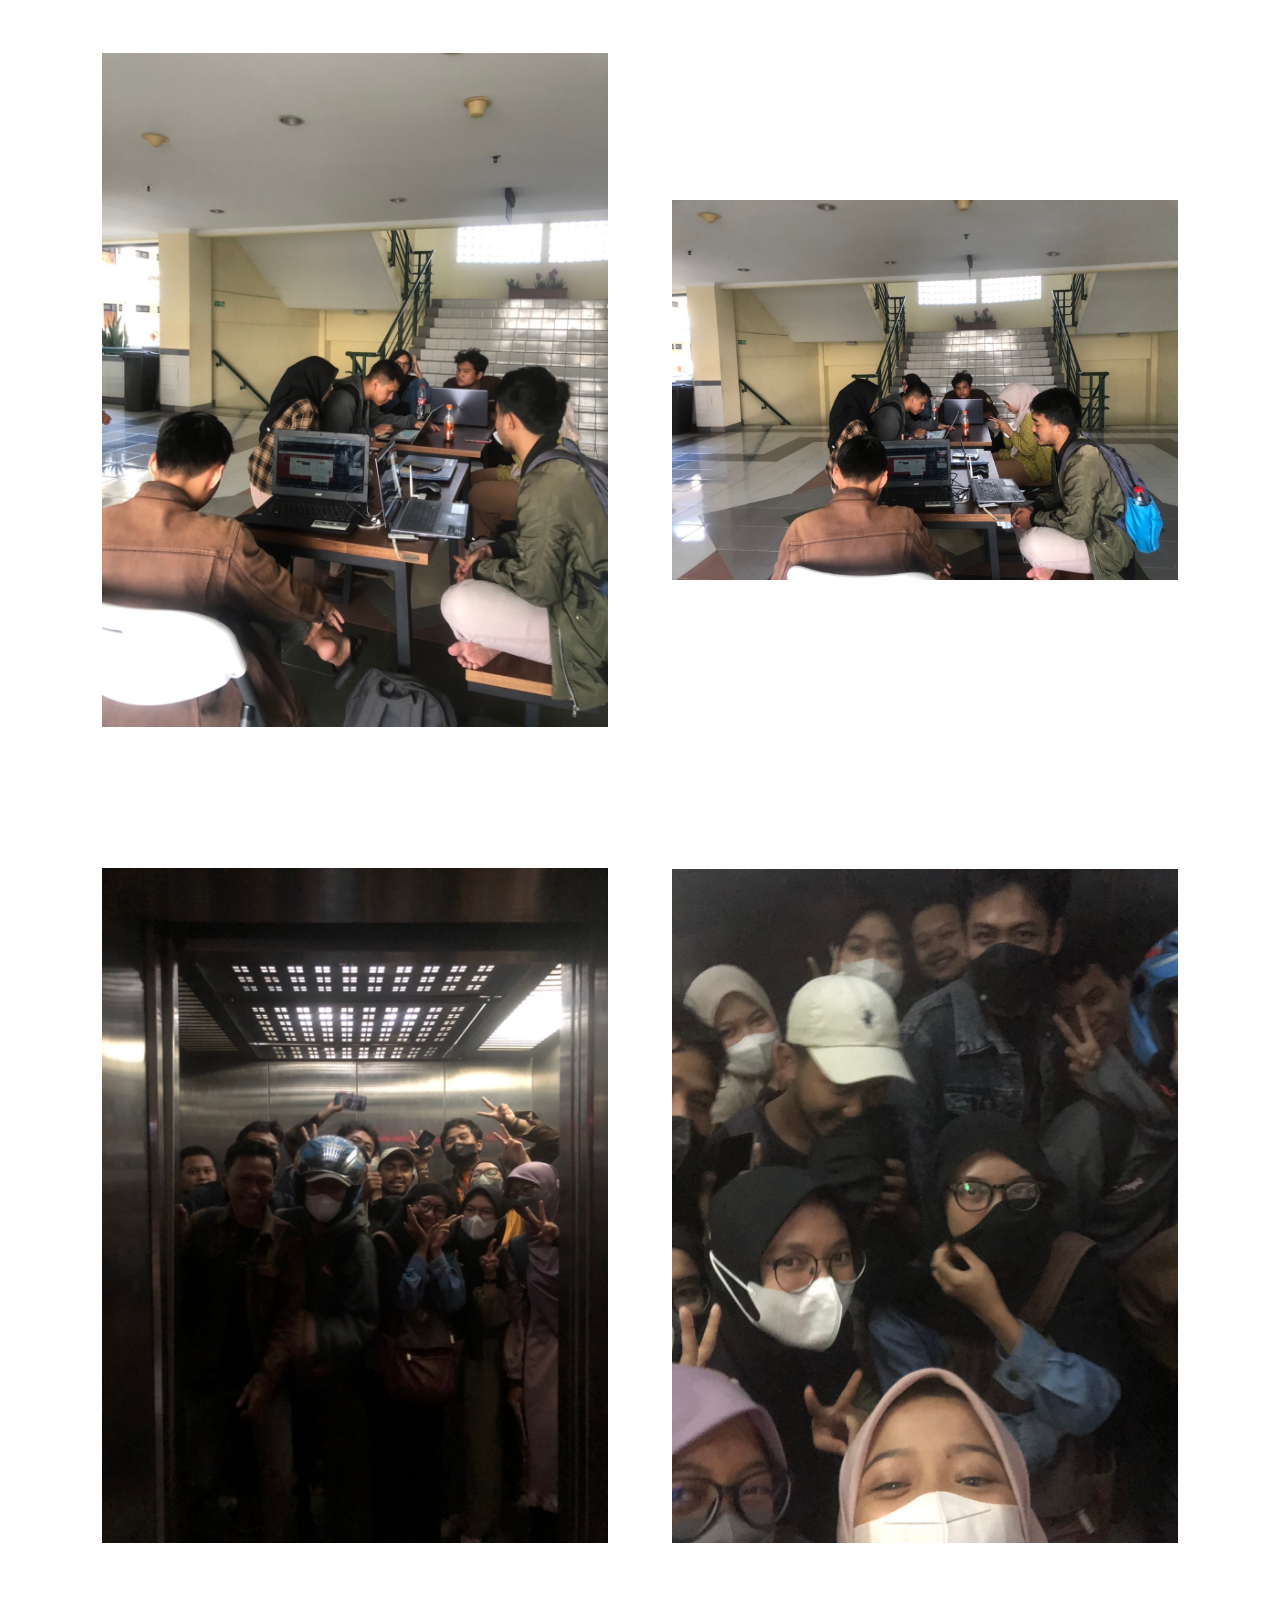
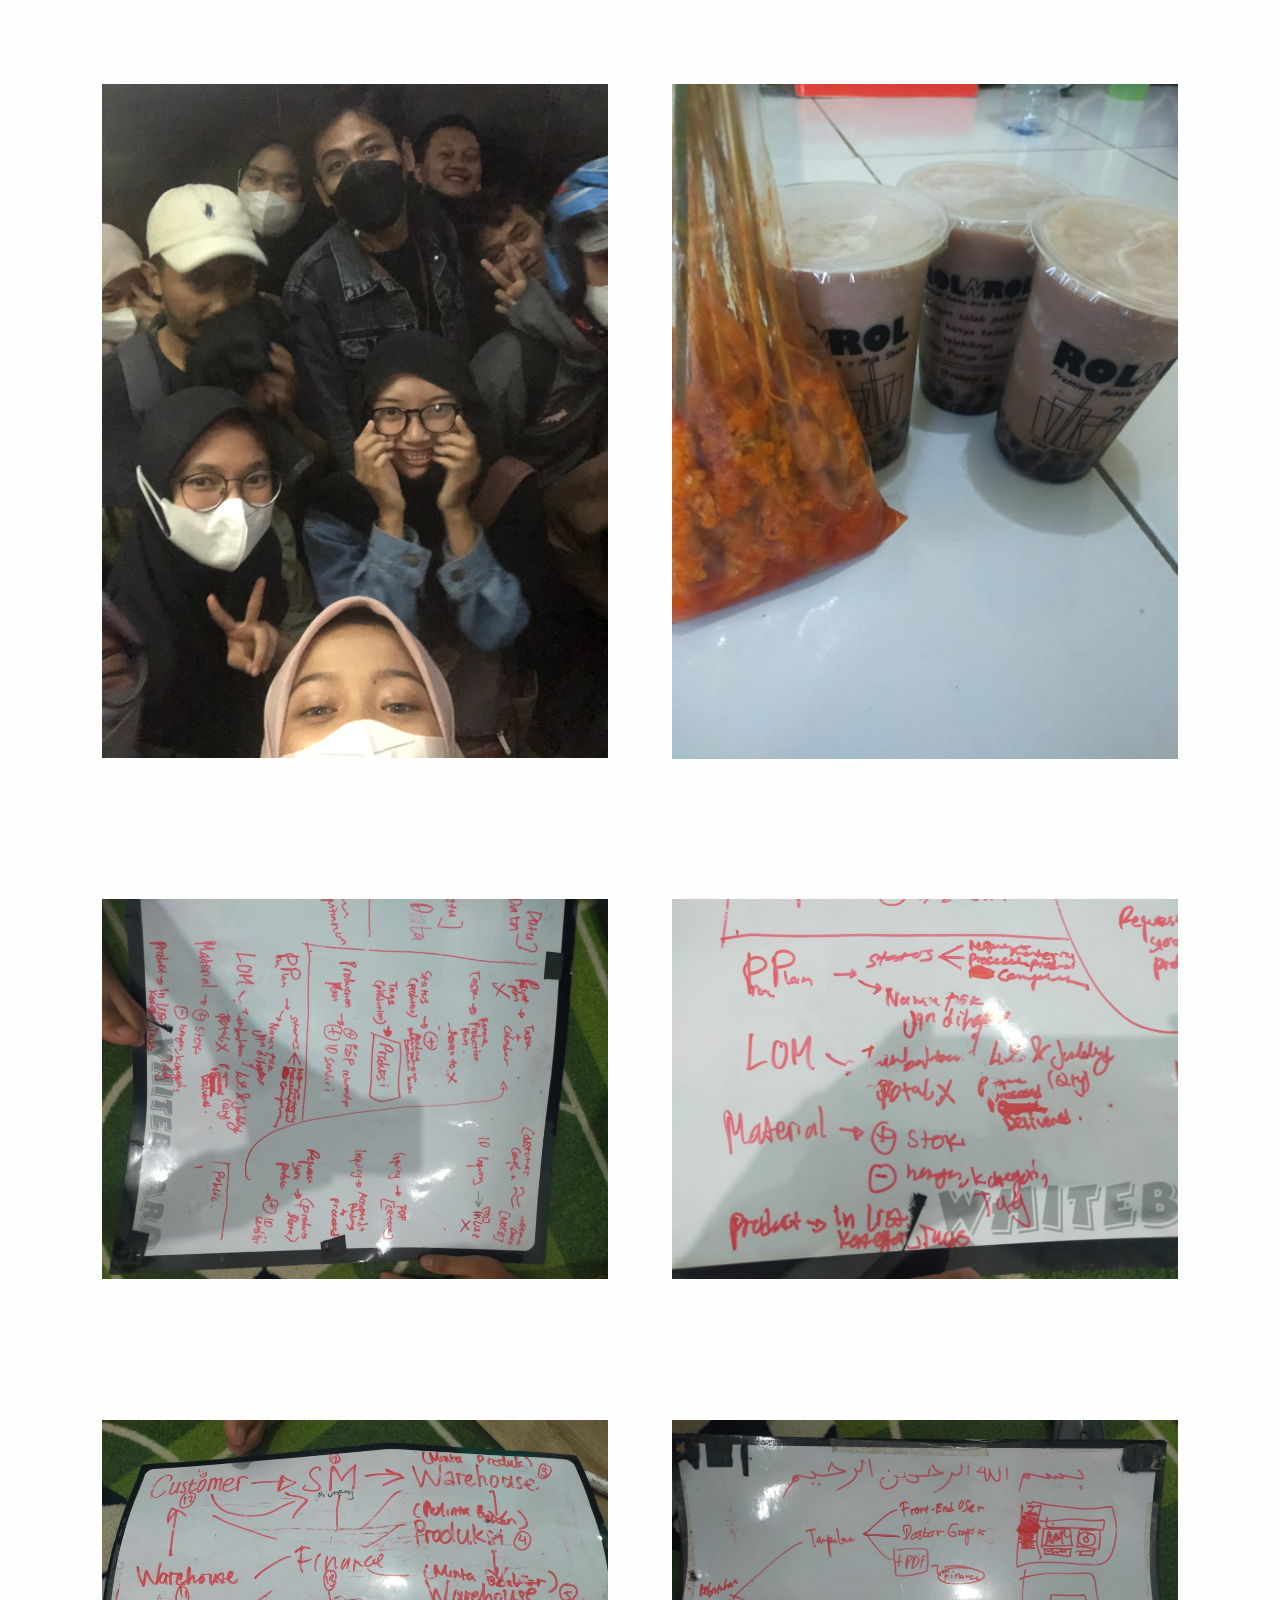
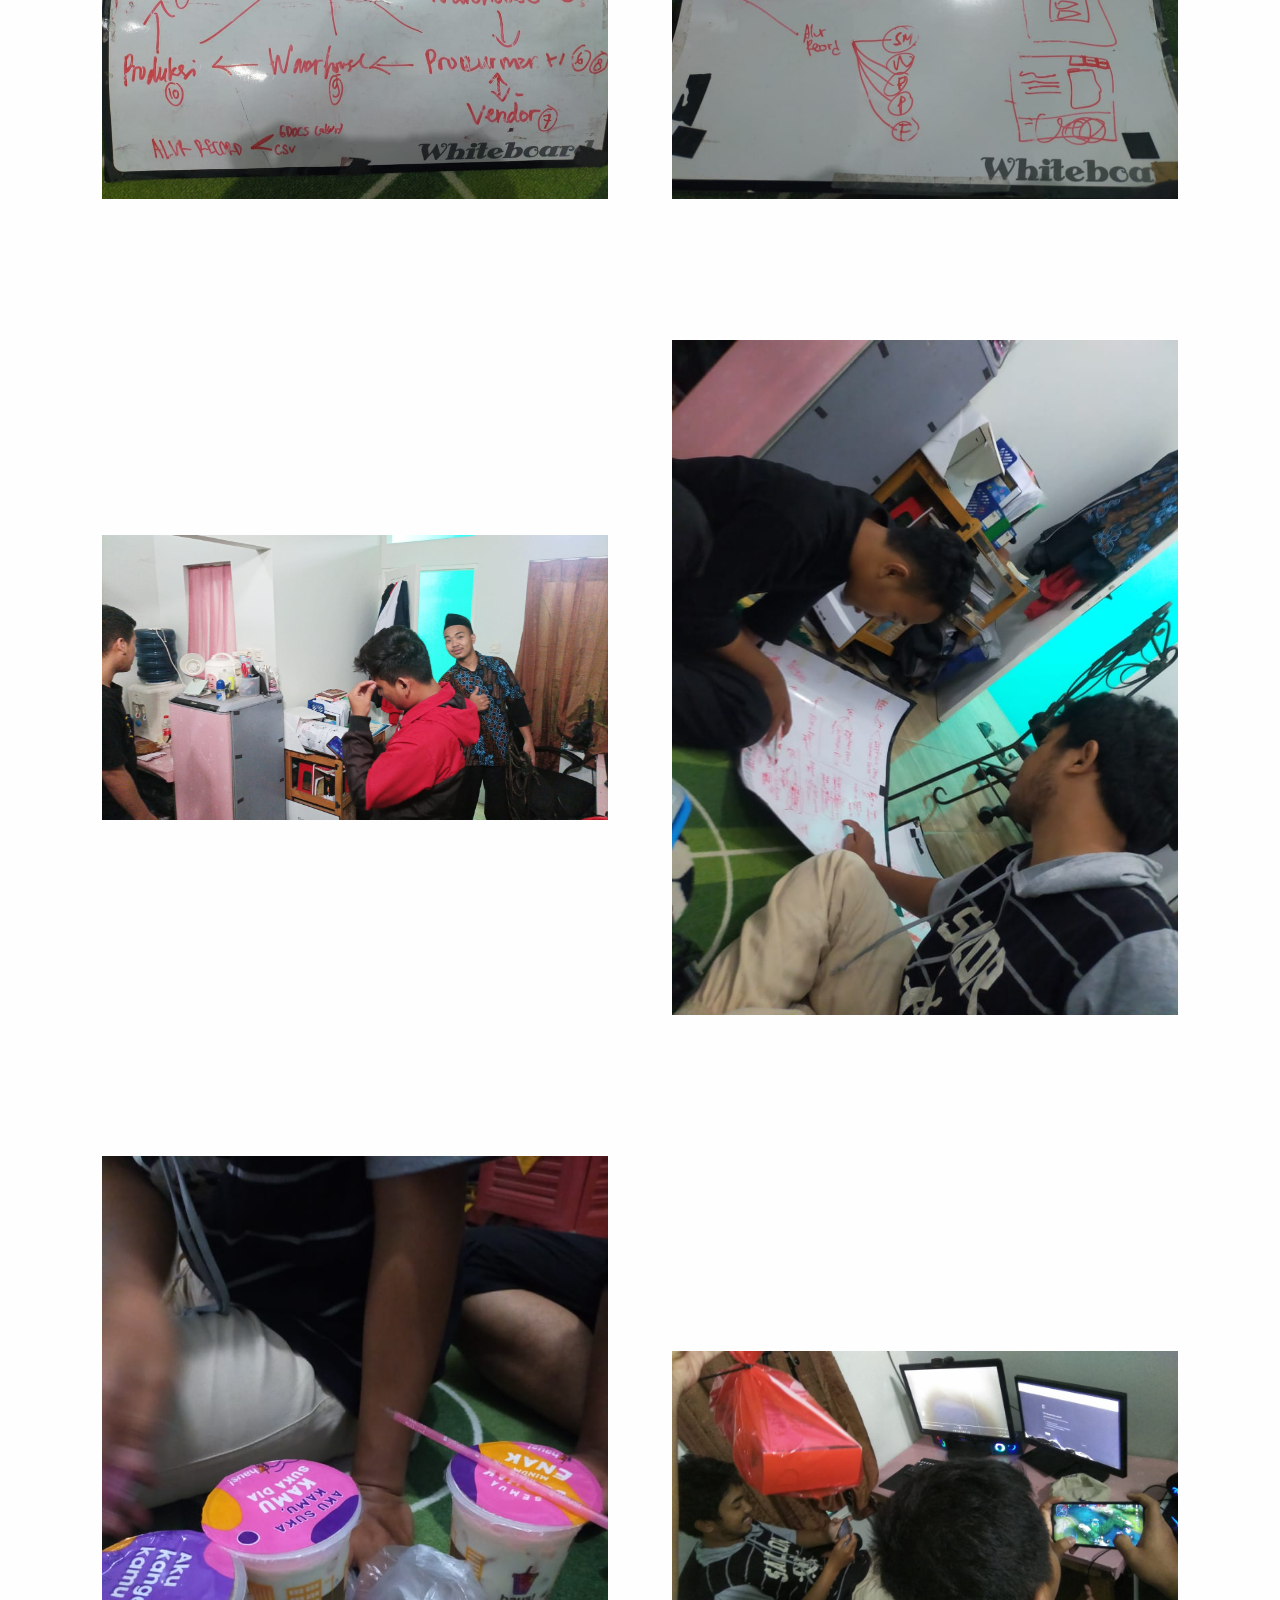
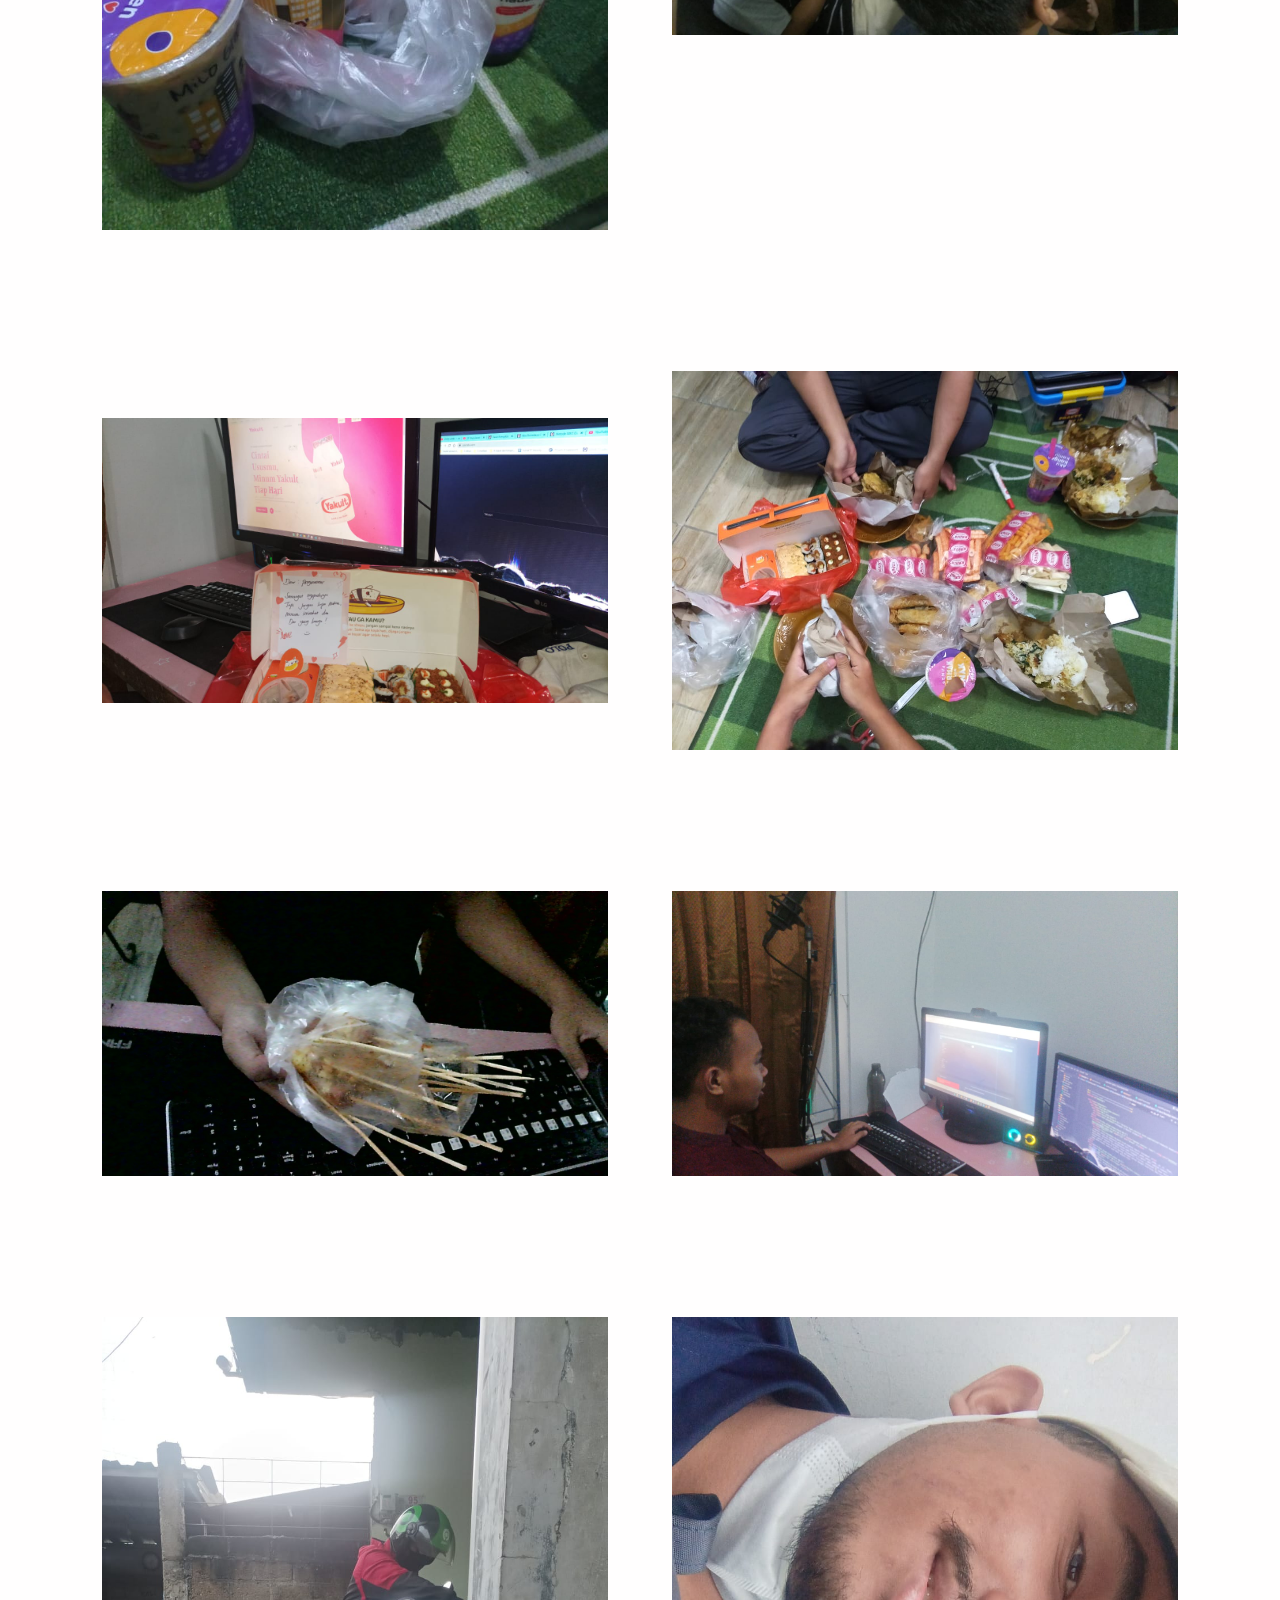
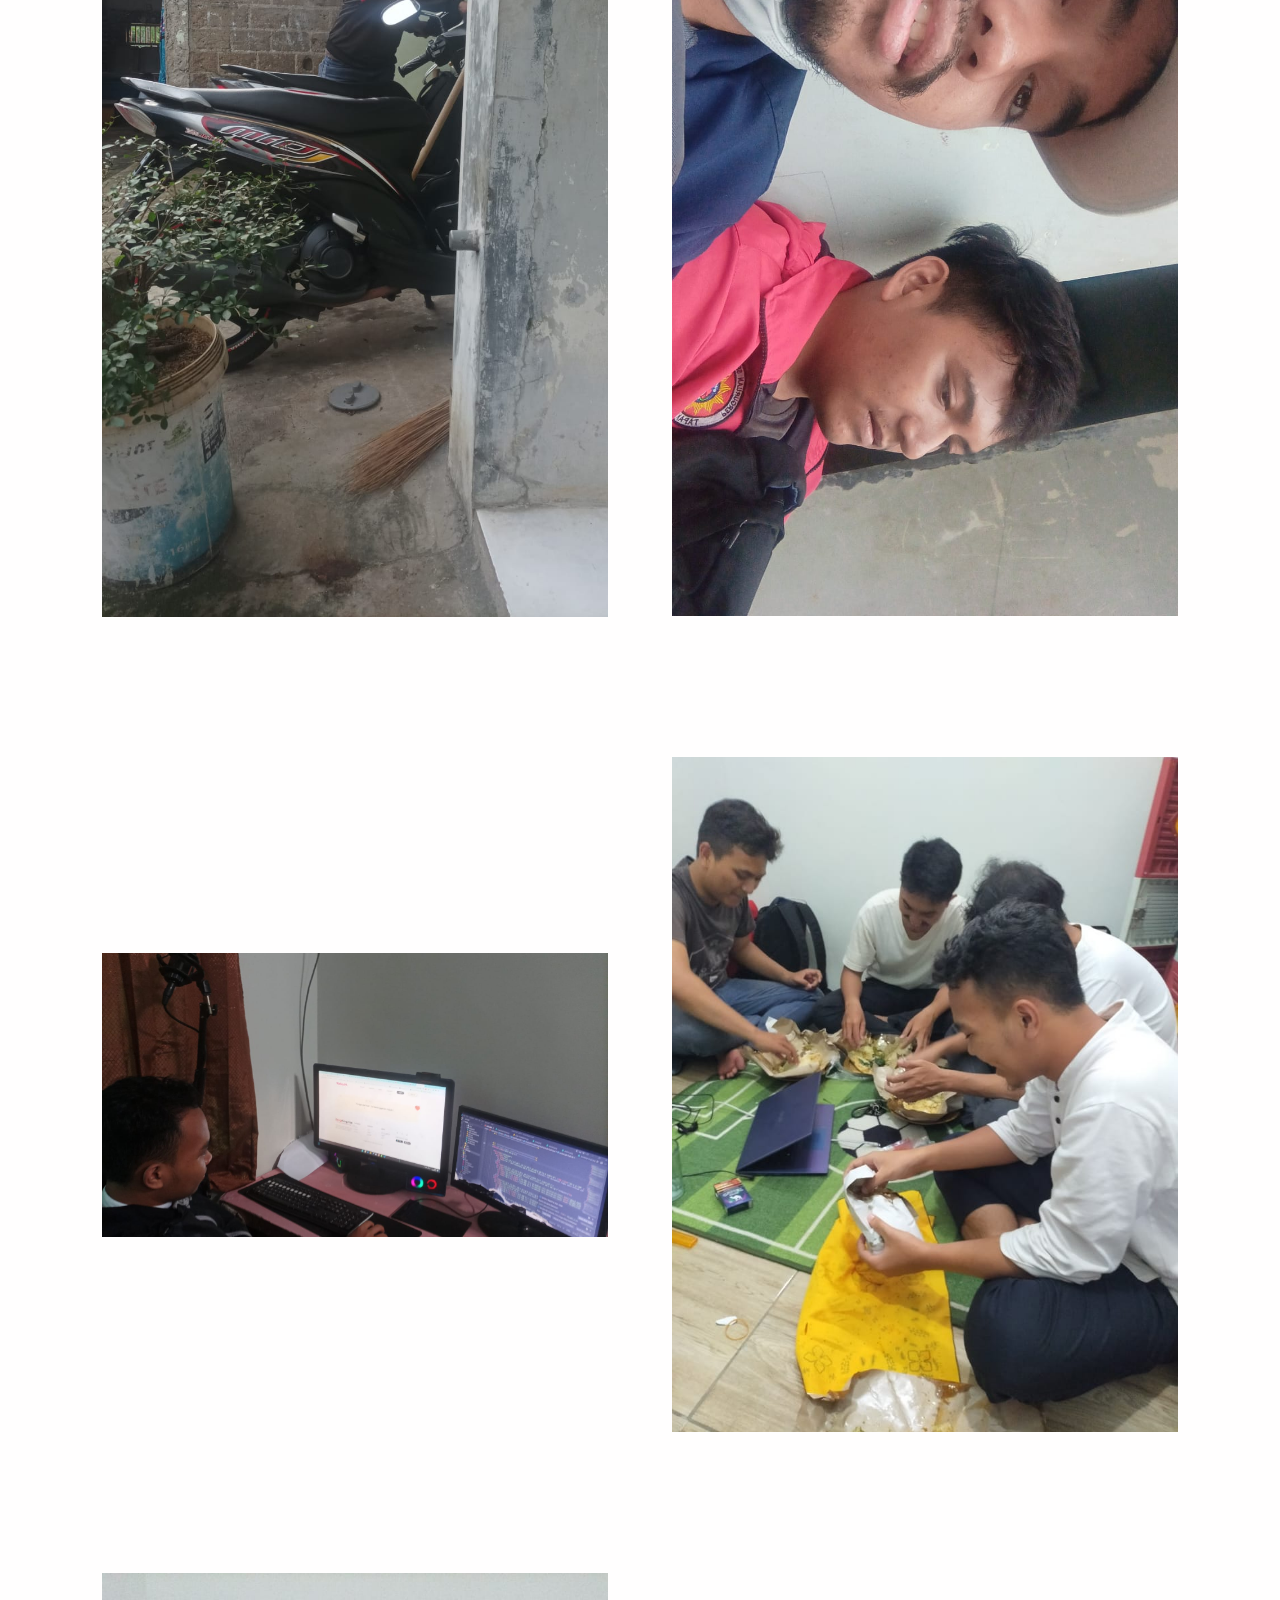
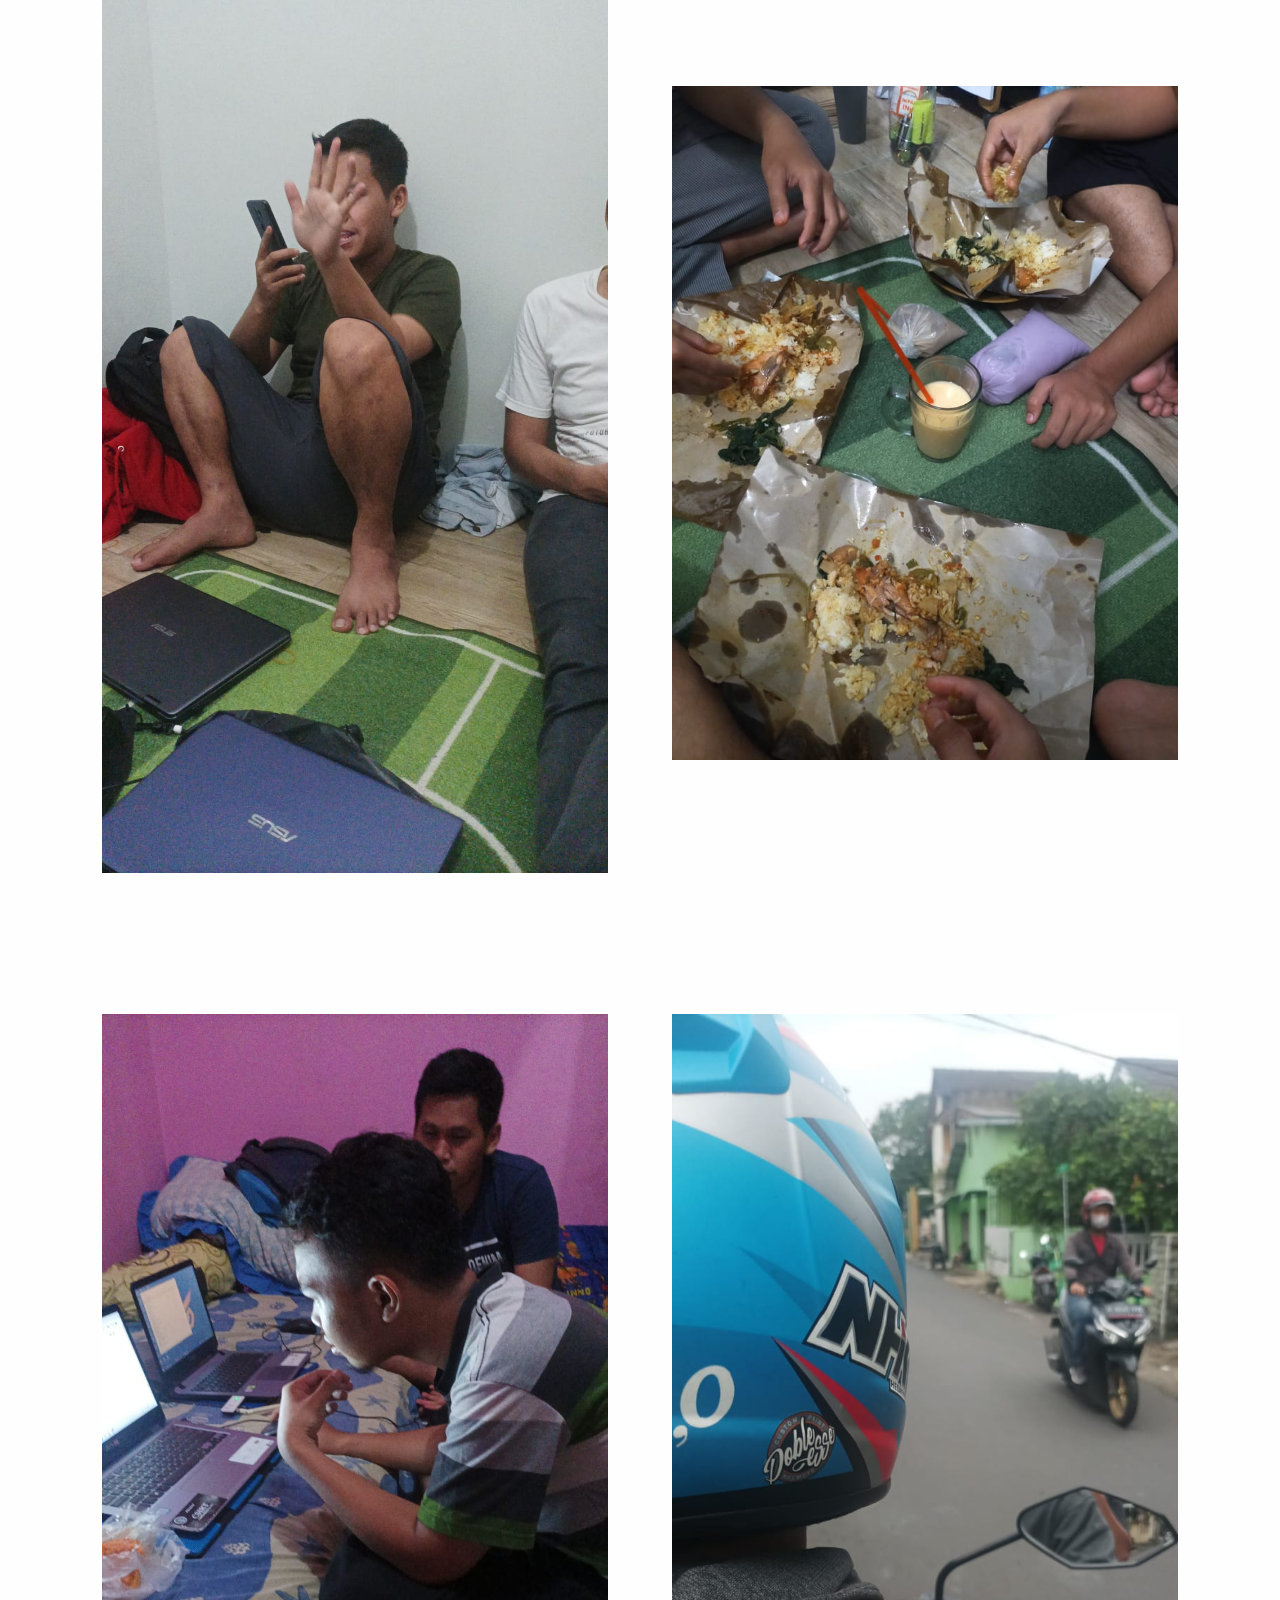
==== commit 0b5f10e5: "foto buaeni" ====
--- a/about.html
+++ b/about.html
@@ -85,6 +85,14 @@
 
 <h2>B. Struktur Project</h2>
 
+<h2 style="text-align:center"><img alt="" src="assets/img/nuraenihidayah.jpg" /></h2>
+
+<h1 style="text-align:center"><strong>Nur Aeni Hidayah, S.E., M.M.S.I.</strong></h1>
+
+<p style="text-align:center"><strong>Dosen Pengampu Mata Kuliah Sistem Enterprise / Pembimbing</strong></p>
+
+<br/>
+
 <p><strong>Project Manager</strong> : Ari Lathifah (D) &amp; Faaza Bil Amri (P)</p>
 
 <p><strong>PJ Modul Procurement</strong> : Nur Ihsan Fajar Ramadhan (P)</p>
